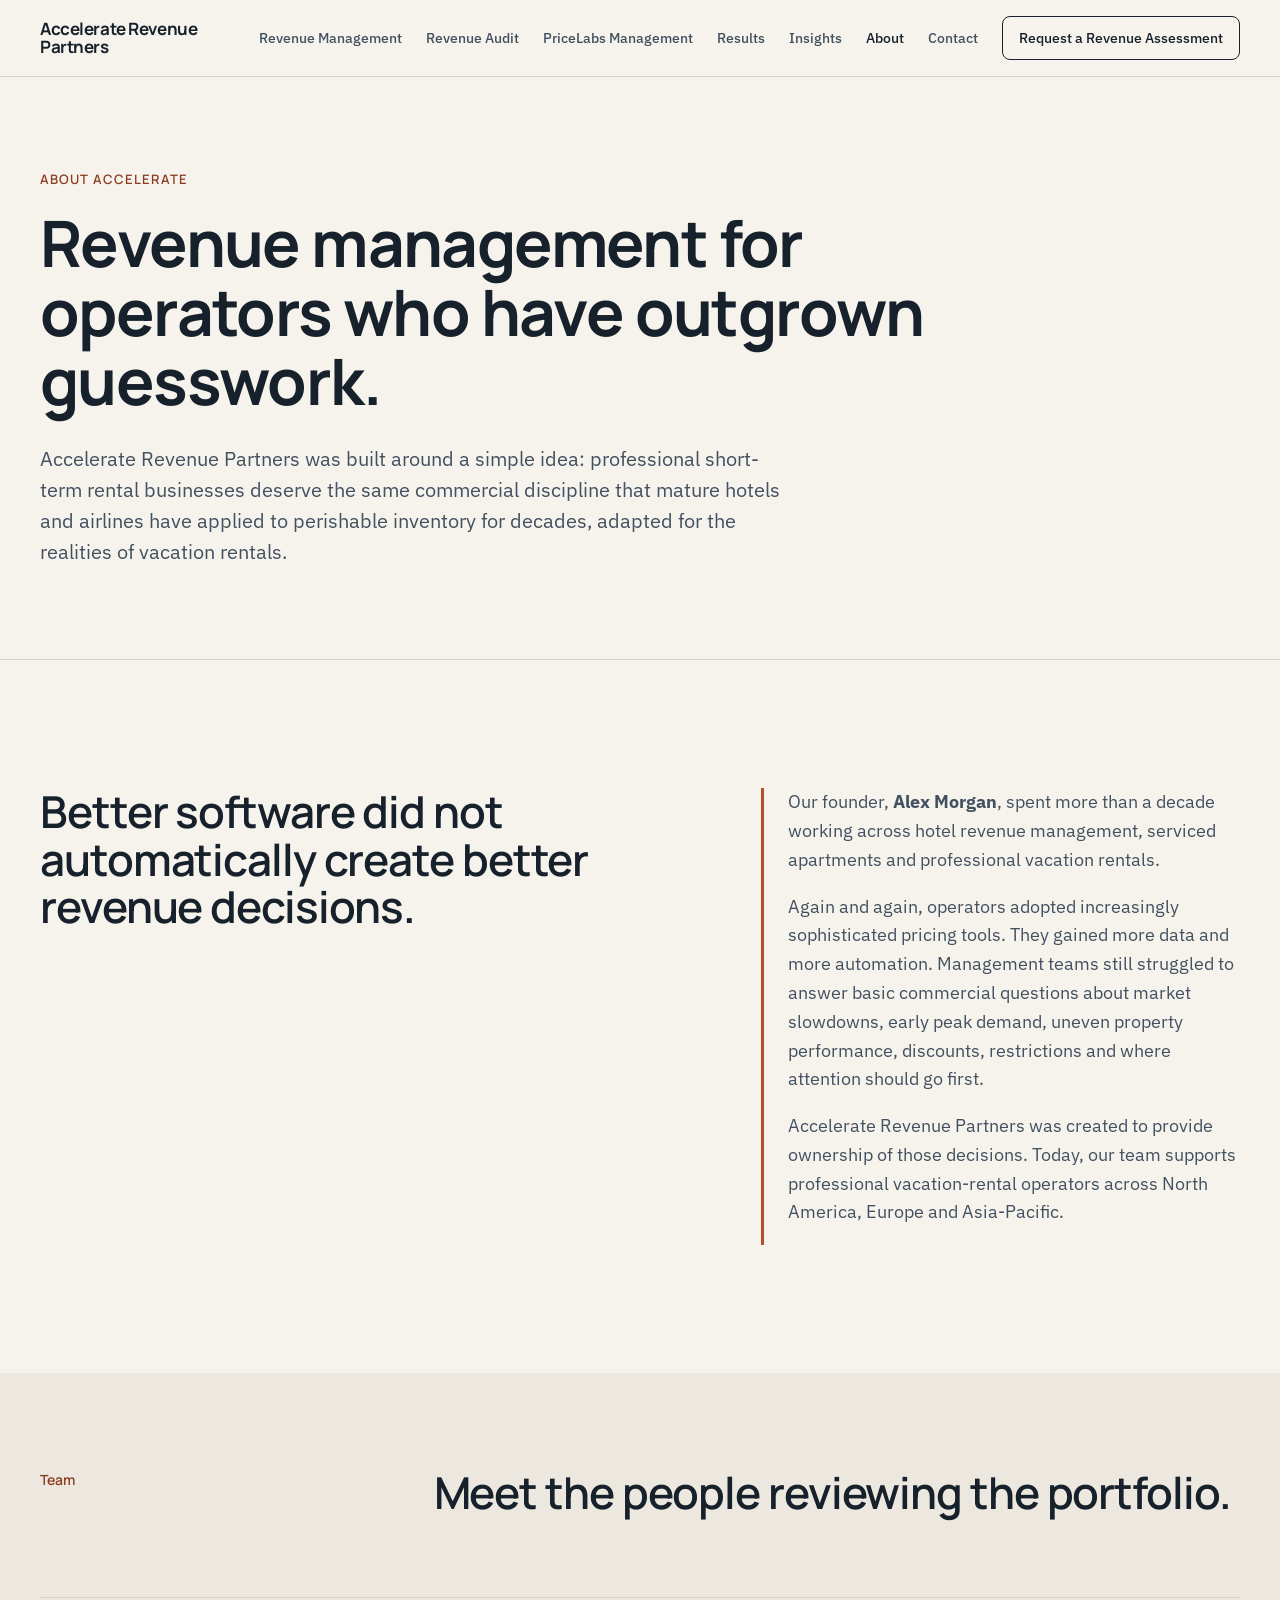
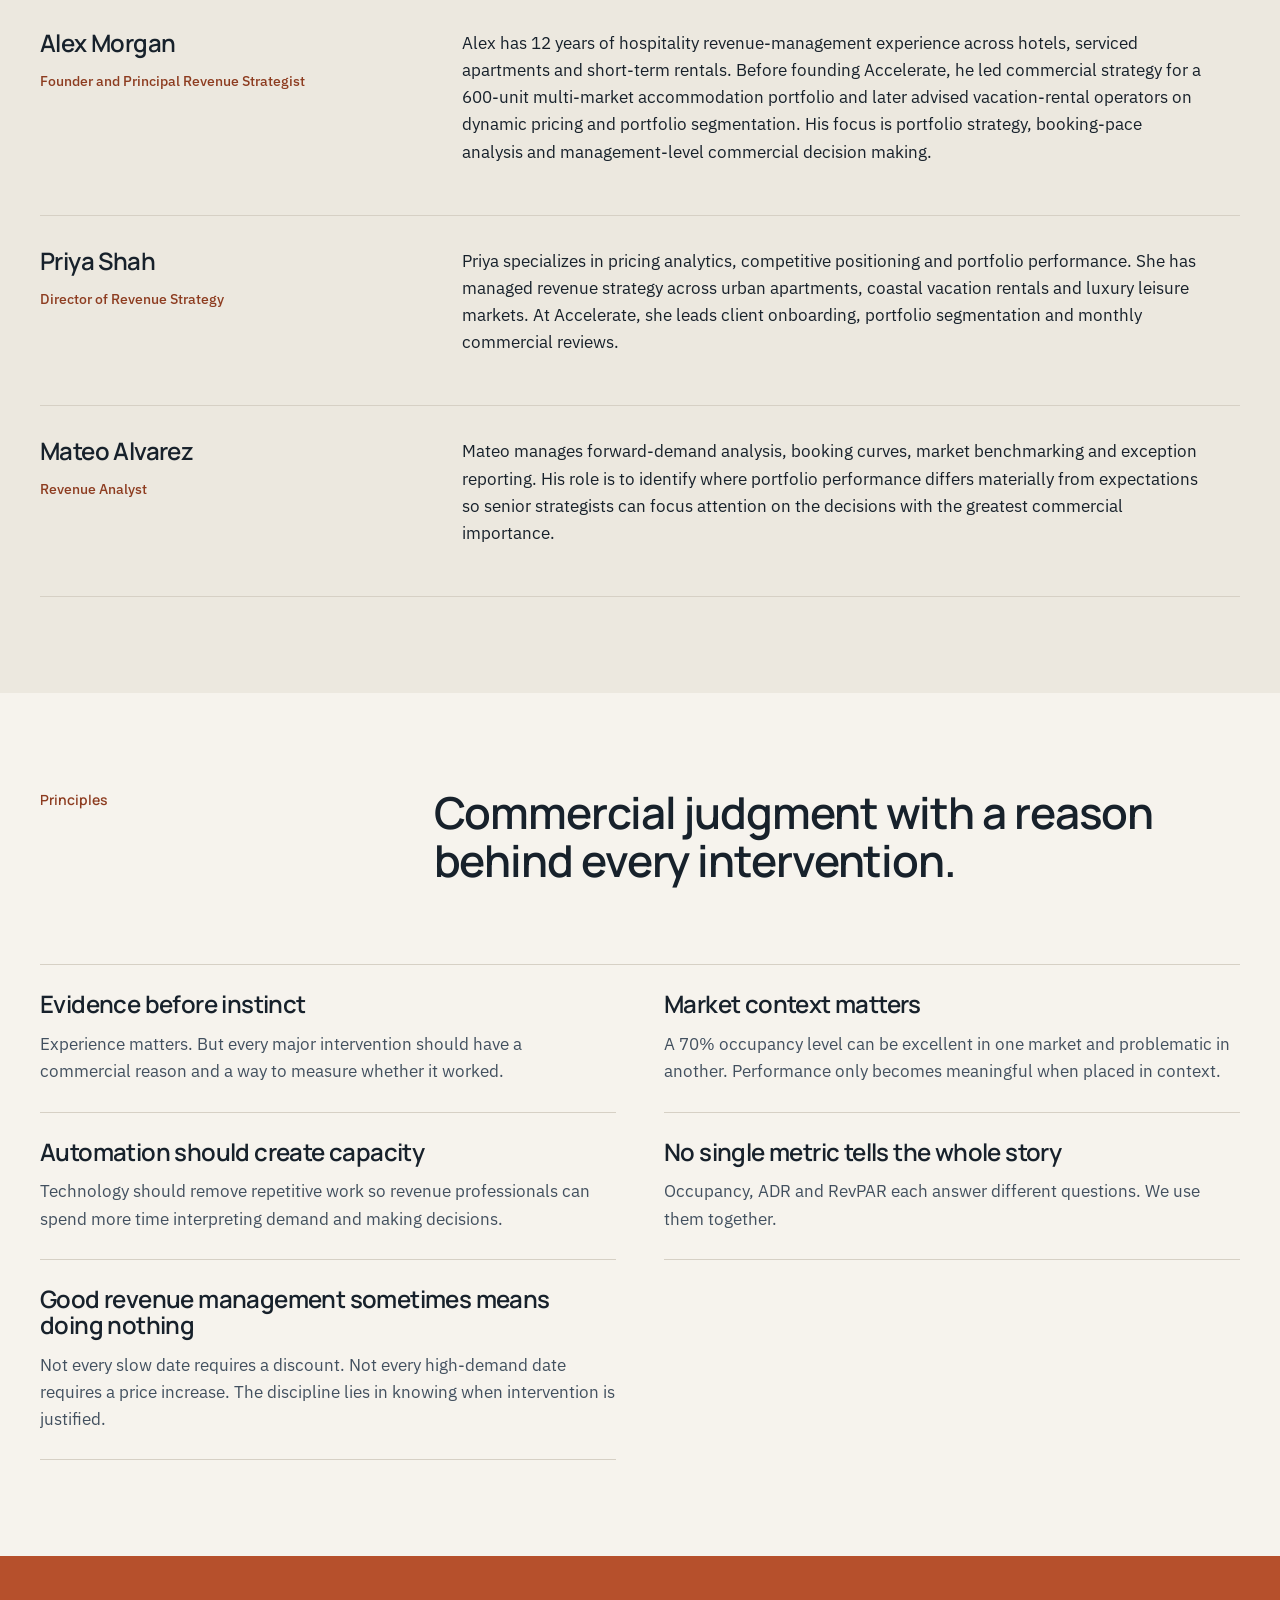
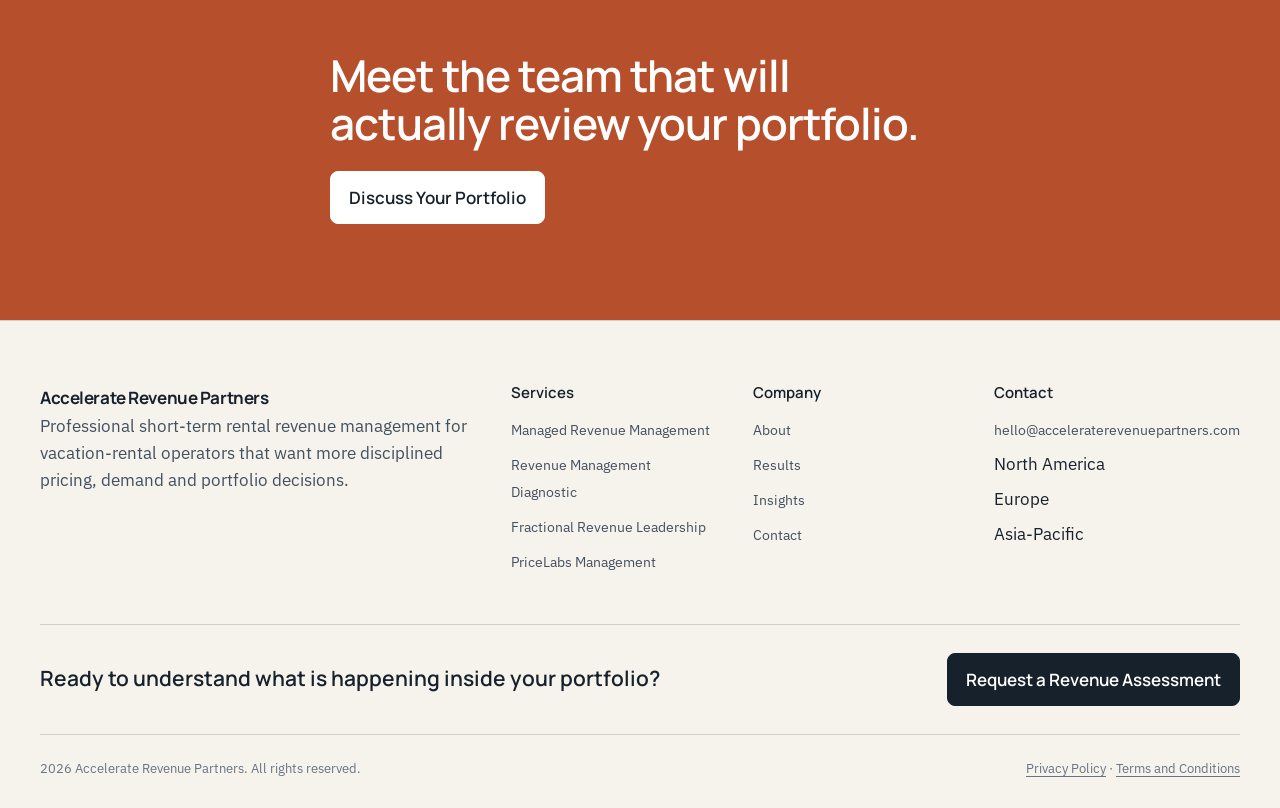
==== about/index.html @ 7a418a5c "Add files via upload" ====
<!doctype html>
<html lang="en">
<head>
  <meta charset="utf-8">
    <link rel="icon" href="../assets/favicon.svg" type="image/svg+xml">
<meta name="viewport" content="width=device-width, initial-scale=1">
  <link rel="preconnect" href="https://fonts.googleapis.com">
  <link rel="preconnect" href="https://fonts.gstatic.com" crossorigin>
  <link href="https://fonts.googleapis.com/css2?family=IBM+Plex+Sans:ital,wght@0,400;0,500;0,600;1,400&family=Manrope:wght@600;700&display=swap" rel="stylesheet">
  <title>About Accelerate Revenue Partners | STR Revenue Management</title>
  <meta name="description" content="About Accelerate Revenue Partners and the team behind its short-term rental revenue management work.">
  <meta name="theme-color" content="#f6f3ed">
  <link rel="stylesheet" href="../assets/css/styles.css">
</head>
<body>
<a class="skip-link" href="#main">Skip to main content</a>
<header class="site-header">
  <div class="container nav-shell">
    <a class="brand" href="../index.html" aria-label="Accelerate Revenue Partners home">Accelerate Revenue Partners</a>
    <button class="menu-button" type="button" data-menu-button aria-controls="main-nav" aria-expanded="false">Menu</button>
    <nav class="site-nav" id="main-nav" data-nav data-open="false" aria-label="Main navigation">
      <a href="../revenue-management-services/index.html">Revenue Management</a><a href="../revenue-management-audit/index.html">Revenue Audit</a><a href="../pricelabs-management/index.html">PriceLabs Management</a><a href="../case-studies/index.html">Results</a><a href="../insights/index.html">Insights</a><a href="../about/index.html" aria-current="page">About</a><a href="../contact/index.html">Contact</a>
      <a class="nav-cta" href="../contact/index.html">Request a Revenue Assessment</a>
    </nav>
  </div>
</header>
<main id="main">
<section class="page-hero"><div class="container"><p class="kicker">About Accelerate</p><h1>Revenue management for operators who have outgrown guesswork.</h1><p class="lead">Accelerate Revenue Partners was built around a simple idea: professional short-term rental businesses deserve the same commercial discipline that mature hotels and airlines have applied to perishable inventory for decades, adapted for the realities of vacation rentals.</p></div></section>
<section class="section-quiet"><div class="container thesis"><div><h2>Better software did not automatically create better revenue decisions.</h2></div><div class="thesis-aside"><p>Our founder, <strong>Alex Morgan</strong>, spent more than a decade working across hotel revenue management, serviced apartments and professional vacation rentals.</p><p>Again and again, operators adopted increasingly sophisticated pricing tools. They gained more data and more automation. Management teams still struggled to answer basic commercial questions about market slowdowns, early peak demand, uneven property performance, discounts, restrictions and where attention should go first.</p><p>Accelerate Revenue Partners was created to provide ownership of those decisions. Today, our team supports professional vacation-rental operators across North America, Europe and Asia-Pacific.</p></div></div></section>
<section class="section section-tint"><div class="container"><div class="section-head"><div class="section-index">Team</div><div><h2>Meet the people reviewing the portfolio.</h2></div></div><div class="people"><article class="person"><div><h3>Alex Morgan</h3><div class="person-role">Founder and Principal Revenue Strategist</div></div><p>Alex has 12 years of hospitality revenue-management experience across hotels, serviced apartments and short-term rentals. Before founding Accelerate, he led commercial strategy for a 600-unit multi-market accommodation portfolio and later advised vacation-rental operators on dynamic pricing and portfolio segmentation. His focus is portfolio strategy, booking-pace analysis and management-level commercial decision making.</p></article><article class="person"><div><h3>Priya Shah</h3><div class="person-role">Director of Revenue Strategy</div></div><p>Priya specializes in pricing analytics, competitive positioning and portfolio performance. She has managed revenue strategy across urban apartments, coastal vacation rentals and luxury leisure markets. At Accelerate, she leads client onboarding, portfolio segmentation and monthly commercial reviews.</p></article><article class="person"><div><h3>Mateo Alvarez</h3><div class="person-role">Revenue Analyst</div></div><p>Mateo manages forward-demand analysis, booking curves, market benchmarking and exception reporting. His role is to identify where portfolio performance differs materially from expectations so senior strategists can focus attention on the decisions with the greatest commercial importance.</p></article></div></div></section>
<section class="section"><div class="container"><div class="section-head"><div class="section-index">Principles</div><div><h2>Commercial judgment with a reason behind every intervention.</h2></div></div><div class="principles"><article class="principle"><h3>Evidence before instinct</h3><p>Experience matters. But every major intervention should have a commercial reason and a way to measure whether it worked.</p></article><article class="principle"><h3>Market context matters</h3><p>A 70% occupancy level can be excellent in one market and problematic in another. Performance only becomes meaningful when placed in context.</p></article><article class="principle"><h3>Automation should create capacity</h3><p>Technology should remove repetitive work so revenue professionals can spend more time interpreting demand and making decisions.</p></article><article class="principle"><h3>No single metric tells the whole story</h3><p>Occupancy, ADR and RevPAR each answer different questions. We use them together.</p></article><article class="principle"><h3>Good revenue management sometimes means doing nothing</h3><p>Not every slow date requires a discount. Not every high-demand date requires a price increase. The discipline lies in knowing when intervention is justified.</p></article></div></div></section>
<section class="final-cta"><div class="container narrow"><h2>Meet the team that will actually review your portfolio.</h2><a class="button button-primary" href="../contact/index.html">Discuss Your Portfolio</a></div></section></main>
<footer class="site-footer">
  <div class="container">
    <div class="footer-grid">
      <div class="footer-brand">
        <a class="brand" href="../index.html">Accelerate Revenue Partners</a>
        <p>Professional short-term rental revenue management for vacation-rental operators that want more disciplined pricing, demand and portfolio decisions.</p>
      </div>
      <div class="footer-col">
        <h3>Services</h3>
        <ul class="footer-links">
          <li><a href="../revenue-management-services/index.html">Managed Revenue Management</a></li>
          <li><a href="../revenue-management-audit/index.html">Revenue Management Diagnostic</a></li>
          <li><a href="../revenue-management-services/index.html#fractional">Fractional Revenue Leadership</a></li>
          <li><a href="../pricelabs-management/index.html">PriceLabs Management</a></li>
        </ul>
      </div>
      <div class="footer-col">
        <h3>Company</h3>
        <ul class="footer-links">
          <li><a href="../about/index.html">About</a></li>
          <li><a href="../case-studies/index.html">Results</a></li>
          <li><a href="../insights/index.html">Insights</a></li>
          <li><a href="../contact/index.html">Contact</a></li>
        </ul>
      </div>
      <div class="footer-col">
        <h3>Contact</h3>
        <ul class="footer-links">
          <li><a href="mailto:hello@acceleraterevenuepartners.com">hello@acceleraterevenuepartners.com</a></li>
          <li>North America</li>
          <li>Europe</li>
          <li>Asia-Pacific</li>
        </ul>
      </div>
    </div>
    <div class="footer-cta">
      <strong>Ready to understand what is happening inside your portfolio?</strong>
      <a class="button button-primary" href="../contact/index.html">Request a Revenue Assessment</a>
    </div>
    <div class="footer-bottom">
      <span>2026 Accelerate Revenue Partners. All rights reserved.</span>
      <span><a href="#">Privacy Policy</a> · <a href="#">Terms and Conditions</a></span>
    </div>
  </div>
</footer>
<script src="../assets/js/main.js"></script>
</body>
</html>
---- assets/css/styles.css ----
:root {
  --ink: #17212b;
  --ink-soft: #42505f;
  --muted: #667483;
  --paper: #f6f3ed;
  --surface: #fffdf9;
  --surface-2: #ece8df;
  --line: #d6d0c5;
  --accent: #b6502c;
  --accent-dark: #8d3c20;
  --success: #2f684f;
  --danger: #a33a34;
  --radius-sm: 8px;
  --radius-lg: 16px;
  --space-1: 4px;
  --space-2: 8px;
  --space-3: 12px;
  --space-4: 16px;
  --space-5: 24px;
  --space-6: 32px;
  --space-7: 48px;
  --space-8: 64px;
  --space-9: 96px;
  --space-10: 128px;
  --max: 1200px;
  --measure: 700px;
  --font-marketing: "Manrope", "Helvetica Neue", Arial, sans-serif;
  --font-body: "IBM Plex Sans", "Segoe UI", Arial, sans-serif;
}

* { box-sizing: border-box; }
html { scroll-behavior: smooth; }
body {
  margin: 0;
  background: var(--paper);
  color: var(--ink);
  font-family: var(--font-body);
  font-size: 17px;
  font-weight: 400;
  line-height: 1.6;
  text-rendering: optimizeLegibility;
  -webkit-font-smoothing: antialiased;
}
img, svg { max-width: 100%; display: block; }
a { color: inherit; text-decoration-thickness: 1px; text-underline-offset: 3px; }
a:hover { color: var(--accent-dark); }
button, input, select, textarea { font-family: var(--font-body); font-size: inherit; }
button, a, input, select, textarea { outline-offset: 3px; }
:focus-visible { outline: 3px solid rgba(182,80,44,.45); }
.skip-link {
  position: fixed;
  left: 16px;
  top: 16px;
  z-index: 1000;
  transform: translateY(-150%);
  background: var(--ink);
  color: white;
  padding: 10px 14px;
  border-radius: var(--radius-sm);
}
.skip-link:focus { transform: translateY(0); }

.container { width: min(calc(100% - 40px), var(--max)); margin: 0 auto; }
.measure { max-width: var(--measure); }
.narrow { max-width: 620px; }
.flow > * + * { margin-top: var(--space-5); }
.rule-top { border-top: 1px solid var(--line); }
.muted { color: var(--muted); }
.small { font-size: 14px; }
.kicker {
  display: inline-block;
  margin: 0 0 18px;
  color: var(--accent-dark);
  font-family: var(--font-marketing);
  font-size: 13px;
  font-weight: 600;
  letter-spacing: .08em;
  text-transform: uppercase;
}

h1, h2, h3, h4, p { margin-top: 0; }
h1, h2, h3, h4 {
  color: var(--ink);
  font-family: var(--font-marketing);
  font-weight: 600;
  letter-spacing: -.025em;
  line-height: 1.08;
}
h1 { font-size: clamp(48px, 5vw, 64px); font-weight: 700; max-width: 880px; margin-bottom: 28px; }
h2 { font-size: clamp(34px, 3.5vw, 44px); font-weight: 600; margin-bottom: 24px; }
h3 { font-size: clamp(20px, 2vw, 24px); font-weight: 600; margin-bottom: 14px; }
h4 { font-size: 20px; font-weight: 600; margin-bottom: 8px; letter-spacing: -.01em; }
p { max-width: 74ch; }
.lead { font-size: clamp(18px, 1.6vw, 20px); line-height: 1.55; color: var(--ink-soft); max-width: 66ch; }
.copy-lg { font-size: 18px; color: var(--ink-soft); }

.site-header {
  position: relative;
  z-index: 40;
  border-bottom: 1px solid var(--line);
  background: rgba(246,243,237,.97);
}
.nav-shell {
  min-height: 76px;
  display: flex;
  align-items: center;
  justify-content: space-between;
  gap: 24px;
}
.brand {
  font-family: var(--font-marketing);
  font-weight: 700;
  letter-spacing: -.025em;
  text-decoration: none;
  line-height: 1.05;
  max-width: 210px;
}
.site-nav { display: flex; align-items: center; gap: 24px; }
.site-nav a { text-decoration: none; font-family: var(--font-body); font-size: 14px; font-weight: 500; color: var(--ink-soft); white-space: nowrap; }
.site-nav a:hover, .site-nav a[aria-current="page"] { color: var(--ink); }
.nav-cta {
  min-height: 44px;
  display: inline-flex;
  align-items: center;
  justify-content: center;
  padding: 10px 16px;
  border: 1px solid var(--ink);
  border-radius: var(--radius-sm);
  font-family: var(--font-marketing);
  font-weight: 600;
  color: var(--ink) !important;
}
.nav-cta:hover { background: var(--ink); color: white !important; }
.menu-button {
  display: none;
  min-width: 44px;
  min-height: 44px;
  border: 1px solid var(--line);
  border-radius: var(--radius-sm);
  background: transparent;
  color: var(--ink);
  cursor: pointer;
}

.hero { padding: var(--space-9) 0 var(--space-8); }
.hero-grid {
  display: grid;
  grid-template-columns: minmax(0, 1.35fr) minmax(320px, .65fr);
  gap: clamp(48px, 8vw, 120px);
  align-items: end;
}
.hero-copy .lead { margin-bottom: 32px; }
.actions { display: flex; flex-wrap: wrap; gap: 12px; align-items: center; }
.button {
  min-height: 48px;
  display: inline-flex;
  align-items: center;
  justify-content: center;
  padding: 12px 18px;
  border: 1px solid var(--ink);
  border-radius: var(--radius-sm);
  background: transparent;
  color: var(--ink);
  text-decoration: none;
  font-family: var(--font-marketing);
  font-weight: 600;
  cursor: pointer;
}
.button-primary { background: var(--ink); color: white; }
.button-primary:hover { background: var(--accent-dark); border-color: var(--accent-dark); color: white; }
.button-secondary:hover { border-color: var(--accent-dark); color: var(--accent-dark); }
.button-text { border-color: transparent; padding-left: 4px; padding-right: 4px; }
.button-text:hover { color: var(--accent-dark); }
.microcopy { margin: 16px 0 0; font-size: 14px; color: var(--muted); }

.decision-figure {
  border-top: 2px solid var(--ink);
  border-bottom: 1px solid var(--line);
  padding: 20px 0 22px;
}
.figure-label { font-size: 13px; color: var(--muted); margin-bottom: 20px; }
.signal-row {
  display: grid;
  grid-template-columns: 86px 1fr;
  gap: 18px;
  align-items: center;
  padding: 14px 0;
  border-top: 1px solid var(--line);
}
.signal-row:last-child { border-bottom: 1px solid var(--line); }
.signal-name { font-size: 14px; font-weight: 700; }
.signal-line { position: relative; height: 16px; border-left: 1px solid var(--line); border-right: 1px solid var(--line); }
.signal-line:before {
  content: "";
  position: absolute;
  left: 0;
  right: 0;
  top: 7px;
  border-top: 1px solid var(--line);
}
.signal-mark { position: absolute; top: 2px; width: 10px; height: 10px; background: var(--accent); border-radius: 50%; transform: translateX(-50%); }
.figure-note { margin: 18px 0 0; color: var(--ink-soft); font-size: 15px; }

.trust-strip { border-top: 1px solid var(--line); border-bottom: 1px solid var(--line); }
.trust-grid { display: grid; grid-template-columns: repeat(4, 1fr); }
.metric { padding: 28px 28px 28px 0; }
.metric + .metric { border-left: 1px solid var(--line); padding-left: 28px; }
.metric strong { display: block; font-family: var(--font-marketing); font-size: 32px; font-weight: 700; letter-spacing: -.03em; line-height: 1.1; margin-bottom: 6px; }
.metric span { display: block; color: var(--muted); font-size: 14px; line-height: 1.45; }

.section { padding: var(--space-9) 0; }
.section-quiet { padding: var(--space-10) 0; }
.section-dark { background: var(--ink); color: #f7f3eb; }
.section-dark h2, .section-dark h3, .section-dark h4 { color: #fffaf1; }
.section-dark p, .section-dark li { color: #d8dde1; }
.section-tint { background: var(--surface-2); }
.section-head {
  display: grid;
  grid-template-columns: minmax(220px, .6fr) minmax(0, 1.4fr);
  gap: 48px;
  align-items: start;
  margin-bottom: 56px;
}
.section-index { font-family: var(--font-marketing); font-size: 14px; color: var(--accent-dark); font-weight: 600; }
.question-list { list-style: none; padding: 0; margin: 40px 0 0; border-top: 1px solid var(--line); }
.question-list li { padding: 18px 0; border-bottom: 1px solid var(--line); font-size: clamp(18px, 2vw, 23px); line-height: 1.4; }

.feature-lines { border-top: 1px solid var(--line); }
.feature-line {
  display: grid;
  grid-template-columns: minmax(180px, .55fr) minmax(0, 1.45fr);
  gap: 32px;
  padding: 28px 0;
  border-bottom: 1px solid var(--line);
}
.feature-line h3 { margin: 0; font-size: 22px; }
.feature-line p { margin: 0; color: var(--ink-soft); }

.thesis {
  display: grid;
  grid-template-columns: minmax(0, 1.15fr) minmax(260px, .85fr);
  gap: 72px;
  align-items: start;
}
.thesis-aside { border-left: 3px solid var(--accent); padding-left: 24px; }
.thesis-aside p { font-size: 18px; color: var(--ink-soft); }

.balance-grid { display: grid; grid-template-columns: 1fr 1fr; gap: 72px; align-items: start; }
.data-list { list-style: none; padding: 0; margin: 0; columns: 2; column-gap: 32px; }
.data-list li { break-inside: avoid; border-bottom: 1px solid rgba(255,255,255,.16); padding: 10px 0; font-size: 15px; }
.big-question { margin-top: 44px; padding-top: 32px; border-top: 1px solid rgba(255,255,255,.16); }
.big-question p { margin-bottom: 8px; }
.big-question strong { display: block; font-family: var(--font-marketing); font-size: clamp(28px, 3vw, 38px); font-weight: 600; line-height: 1.15; color: #fff; max-width: 20ch; }

.steps { counter-reset: step; border-top: 1px solid var(--line); }
.step {
  counter-increment: step;
  display: grid;
  grid-template-columns: 72px minmax(180px, .55fr) minmax(0, 1.45fr);
  gap: 24px;
  padding: 28px 0;
  border-bottom: 1px solid var(--line);
}
.step:before { content: counter(step, decimal-leading-zero); color: var(--accent-dark); font-weight: 700; }
.step h3 { margin: 0; font-size: 22px; }
.step p { margin: 0; color: var(--ink-soft); }

.capability-grid { display: grid; grid-template-columns: repeat(12, 1fr); gap: 24px; }
.capability { border-top: 2px solid var(--ink); padding-top: 18px; }
.capability:nth-child(1), .capability:nth-child(4) { grid-column: span 7; }
.capability:nth-child(2), .capability:nth-child(3), .capability:nth-child(5), .capability:nth-child(6) { grid-column: span 5; }
.capability p { color: var(--ink-soft); }
.clean-list { margin: 16px 0 0; padding-left: 20px; color: var(--ink-soft); }
.clean-list li + li { margin-top: 6px; }

.outcomes { display: grid; grid-template-columns: 1fr 1fr; gap: 0 48px; border-top: 1px solid var(--line); }
.outcome { padding: 28px 0; border-bottom: 1px solid var(--line); }
.outcome p { margin-bottom: 0; color: var(--ink-soft); }

.case-feature { display: grid; grid-template-columns: minmax(260px, .75fr) minmax(0, 1.25fr); gap: 72px; }
.case-meta { border-top: 2px solid var(--ink); padding-top: 16px; }
.case-meta dl { margin: 0; }
.case-meta div { display: grid; grid-template-columns: 90px 1fr; gap: 12px; padding: 8px 0; border-bottom: 1px solid var(--line); }
.case-meta dt { color: var(--muted); font-size: 14px; }
.case-meta dd { margin: 0; font-weight: 500; }
.result-row { display: grid; grid-template-columns: repeat(3, 1fr); gap: 16px; margin: 32px 0; }
.result { border-top: 2px solid var(--accent); padding-top: 12px; }
.result strong { display: block; font-family: var(--font-marketing); font-size: 32px; font-weight: 700; line-height: 1.05; }
.result span { font-size: 14px; color: var(--muted); }

.compare-table { width: 100%; border-collapse: collapse; border-top: 2px solid var(--ink); }
.compare-table th, .compare-table td { text-align: left; vertical-align: top; padding: 20px 16px; border-bottom: 1px solid var(--line); }
.compare-table th { width: 30%; font-family: var(--font-body); font-size: 16px; font-weight: 600; }
.compare-table td { color: var(--ink-soft); }

.quote-block { max-width: 860px; }
.quote-block blockquote { margin: 0; font-family: var(--font-marketing); font-size: clamp(26px, 3vw, 38px); font-weight: 600; line-height: 1.3; letter-spacing: -.02em; }
.quote-block footer { margin-top: 24px; color: var(--muted); }
.quote-block footer strong { color: var(--ink); }

.fit-grid { display: grid; grid-template-columns: 1fr 1fr; gap: 72px; }
.fit-list { list-style: none; padding: 0; margin: 0; border-top: 1px solid var(--line); }
.fit-list li { padding: 13px 0; border-bottom: 1px solid var(--line); }
.fit-list.good li:before, .fit-list.bad li:before { display: inline-block; width: 20px; margin-right: 8px; font-weight: 700; }
.fit-list.good li:before { content: "+"; color: var(--success); }
.fit-list.bad li:before { content: "−"; color: var(--danger); }

.faq { border-top: 1px solid var(--line); }
.faq-item { padding: 26px 0; border-bottom: 1px solid var(--line); }
.faq-item h3 { font-size: 21px; margin-bottom: 10px; }
.faq-item p { margin-bottom: 0; color: var(--ink-soft); }

.final-cta { padding: var(--space-9) 0; background: var(--accent); color: white; }
.final-cta h2, .final-cta p { color: white; }
.final-cta .button-primary { background: white; border-color: white; color: var(--ink); }
.final-cta .button-primary:hover { background: var(--ink); border-color: var(--ink); color: white; }
.final-cta .microcopy { color: rgba(255,255,255,.82); }

.page-hero { padding: 88px 0 72px; border-bottom: 1px solid var(--line); }
.page-hero h1 { max-width: 980px; }
.page-hero .lead { max-width: 760px; }
.page-hero .actions { margin-top: 28px; }

.service-blocks { border-top: 1px solid var(--line); }
.service-block { display: grid; grid-template-columns: .65fr 1.35fr; gap: 48px; padding: 32px 0; border-bottom: 1px solid var(--line); }
.service-block p, .service-block li { color: var(--ink-soft); }
.service-block h2, .service-block h3 { margin-bottom: 12px; }

.week-grid { display: grid; grid-template-columns: repeat(5, 1fr); border-top: 1px solid var(--line); border-left: 1px solid var(--line); }
.day { padding: 22px 18px; border-right: 1px solid var(--line); border-bottom: 1px solid var(--line); }
.day span { display: block; font-size: 13px; color: var(--accent-dark); font-weight: 500; margin-bottom: 10px; }
.day h3 { font-size: 20px; margin-bottom: 10px; }
.day p { font-size: 14px; color: var(--ink-soft); margin: 0; }

.pricing-row { display: grid; grid-template-columns: 1fr 1fr; gap: 24px; }
.price-panel { border-top: 2px solid var(--ink); padding-top: 20px; }
.price { font-family: var(--font-marketing); font-size: 30px; font-weight: 700; margin: 24px 0 6px; }
.price-note { color: var(--muted); font-size: 14px; }

.audit-pricing { border-top: 1px solid var(--line); }
.audit-tier { display: grid; grid-template-columns: 1fr 1fr; padding: 18px 0; border-bottom: 1px solid var(--line); }
.audit-tier strong:last-child { text-align: right; }

.case-study { display: grid; grid-template-columns: .48fr 1.52fr; gap: 64px; padding: 56px 0; border-top: 1px solid var(--line); }
.case-number { font-size: 14px; color: var(--accent-dark); font-weight: 500; }
.strategy-list { padding-left: 20px; }
.strategy-list li + li { margin-top: 6px; }

.people { border-top: 1px solid var(--line); }
.person { display: grid; grid-template-columns: .65fr 1.35fr; gap: 48px; padding: 32px 0; border-bottom: 1px solid var(--line); }
.person-role { color: var(--accent-dark); font-weight: 500; font-size: 14px; margin-bottom: 8px; }

.principles { display: grid; grid-template-columns: repeat(2, 1fr); gap: 0 48px; border-top: 1px solid var(--line); }
.principle { padding: 26px 0; border-bottom: 1px solid var(--line); }
.principle p { margin-bottom: 0; color: var(--ink-soft); }

.article-feature { display: grid; grid-template-columns: .45fr 1.55fr; gap: 64px; padding: 48px 0; border-top: 2px solid var(--ink); border-bottom: 1px solid var(--line); }
.article-list { border-top: 1px solid var(--line); }
.article-row { display: grid; grid-template-columns: .3fr 1.1fr .6fr; gap: 32px; align-items: start; padding: 28px 0; border-bottom: 1px solid var(--line); }
.article-row .meta { color: var(--muted); font-size: 14px; }
.article-row h3 { margin: 0; font-size: 22px; }
.article-row p { margin: 0; color: var(--ink-soft); }

.contact-grid { display: grid; grid-template-columns: 1.15fr .85fr; gap: 72px; align-items: start; }
.form-grid { display: grid; grid-template-columns: 1fr 1fr; gap: 20px; }
.field { display: flex; flex-direction: column; gap: 7px; }
.field.full { grid-column: 1 / -1; }
label { font-family: var(--font-body); font-size: 14px; font-weight: 500; }
input, select, textarea {
  width: 100%;
  min-height: 48px;
  padding: 11px 12px;
  border: 1px solid #bdb6aa;
  border-radius: var(--radius-sm);
  background: var(--surface);
  color: var(--ink);
}
textarea { min-height: 140px; resize: vertical; }
input:focus, select:focus, textarea:focus { border-color: var(--accent-dark); outline: 3px solid rgba(182,80,44,.18); }
.field-error { min-height: 18px; margin: 0; color: var(--danger); font-size: 13px; }
.form-status { margin-top: 14px; font-size: 14px; }
.next-steps { border-top: 2px solid var(--ink); }
.next-step { padding: 22px 0; border-bottom: 1px solid var(--line); }
.next-step strong { display: block; margin-bottom: 6px; }
.next-step p { margin: 0; color: var(--ink-soft); }

.site-footer { border-top: 1px solid var(--line); padding: 64px 0 28px; }
.footer-grid { display: grid; grid-template-columns: 1.5fr repeat(3, .7fr); gap: 40px; }
.footer-brand p { color: var(--ink-soft); max-width: 44ch; }
.footer-col h3 { font-size: 15px; letter-spacing: 0; margin-bottom: 14px; }
.footer-links { list-style: none; padding: 0; margin: 0; }
.footer-links li + li { margin-top: 8px; }
.footer-links a { font-size: 14px; color: var(--ink-soft); text-decoration: none; }
.footer-links a:hover { color: var(--accent-dark); }
.footer-cta { margin-top: 48px; padding: 28px 0; border-top: 1px solid var(--line); border-bottom: 1px solid var(--line); display: flex; justify-content: space-between; gap: 24px; align-items: center; }
.footer-cta strong { font-family: var(--font-marketing); font-size: 21px; font-weight: 600; max-width: 620px; }
.footer-bottom { display: flex; justify-content: space-between; gap: 24px; padding-top: 24px; color: var(--muted); font-size: 13px; }
.footer-bottom a { color: var(--muted); }

@media (max-width: 1050px) {
  .site-nav { gap: 14px; }
  .site-nav a { font-size: 13px; }
  .hero-grid { grid-template-columns: 1fr; }
  .decision-figure { max-width: 640px; }
  .week-grid { grid-template-columns: repeat(2, 1fr); }
  .day:last-child { grid-column: 1 / -1; }
}

@media (max-width: 860px) {
  .menu-button { display: inline-flex; align-items: center; justify-content: center; }
  .site-nav {
    display: none;
    position: absolute;
    left: 0;
    right: 0;
    top: 76px;
    background: var(--paper);
    border-bottom: 1px solid var(--line);
    padding: 18px 20px 24px;
    flex-direction: column;
    align-items: stretch;
    gap: 0;
  }
  .site-nav[data-open="true"] { display: flex; }
  .site-nav a { min-height: 44px; display: flex; align-items: center; font-size: 16px; border-bottom: 1px solid var(--line); }
  .site-nav .nav-cta { margin-top: 16px; border-bottom: 1px solid var(--ink); }
  .section-head, .thesis, .balance-grid, .case-feature, .fit-grid, .contact-grid, .service-block, .person, .article-feature { grid-template-columns: 1fr; gap: 28px; }
  .trust-grid { grid-template-columns: repeat(2, 1fr); }
  .metric:nth-child(3) { border-left: 0; }
  .metric:nth-child(n+3) { border-top: 1px solid var(--line); }
  .step { grid-template-columns: 48px 1fr; }
  .step p { grid-column: 2; }
  .capability:nth-child(n) { grid-column: span 12; }
  .pricing-row, .principles { grid-template-columns: 1fr; }
  .case-study { grid-template-columns: 1fr; gap: 20px; }
  .footer-grid { grid-template-columns: 1.2fr 1fr 1fr; }
  .footer-brand { grid-column: 1 / -1; }
  .article-row { grid-template-columns: .3fr 1.7fr; }
  .article-row p { grid-column: 2; }
}

@media (max-width: 640px) {
  .container { width: min(calc(100% - 28px), var(--max)); }
  .hero, .page-hero { padding: 56px 0 48px; }
  .section, .section-quiet { padding: 64px 0; }
  body { font-size: 16px; }
  h1 { font-size: clamp(40px, 11vw, 52px); }
  h2 { font-size: clamp(30px, 8vw, 38px); }
  h3 { font-size: clamp(20px, 6vw, 23px); }
  .lead { font-size: 18px; }
  .trust-grid { grid-template-columns: 1fr; }
  .metric, .metric + .metric { padding: 20px 0; border-left: 0; border-top: 1px solid var(--line); }
  .metric:first-child { border-top: 0; }
  .feature-line { grid-template-columns: 1fr; gap: 10px; }
  .data-list { columns: 1; }
  .outcomes, .result-row, .form-grid { grid-template-columns: 1fr; }
  .result-row { gap: 20px; }
  .week-grid { grid-template-columns: 1fr; }
  .day:last-child { grid-column: auto; }
  .article-row { grid-template-columns: 1fr; gap: 10px; }
  .article-row p { grid-column: auto; }
  .footer-grid { grid-template-columns: 1fr 1fr; }
  .footer-brand { grid-column: 1 / -1; }
  .footer-cta { align-items: flex-start; flex-direction: column; }
  .footer-bottom { flex-direction: column; }
  .actions { align-items: stretch; }
  .actions .button { width: 100%; }
}

@media (prefers-reduced-motion: reduce) {
  html { scroll-behavior: auto; }
  *, *:before, *:after { animation-duration: .01ms !important; animation-iteration-count: 1 !important; transition-duration: .01ms !important; }
}
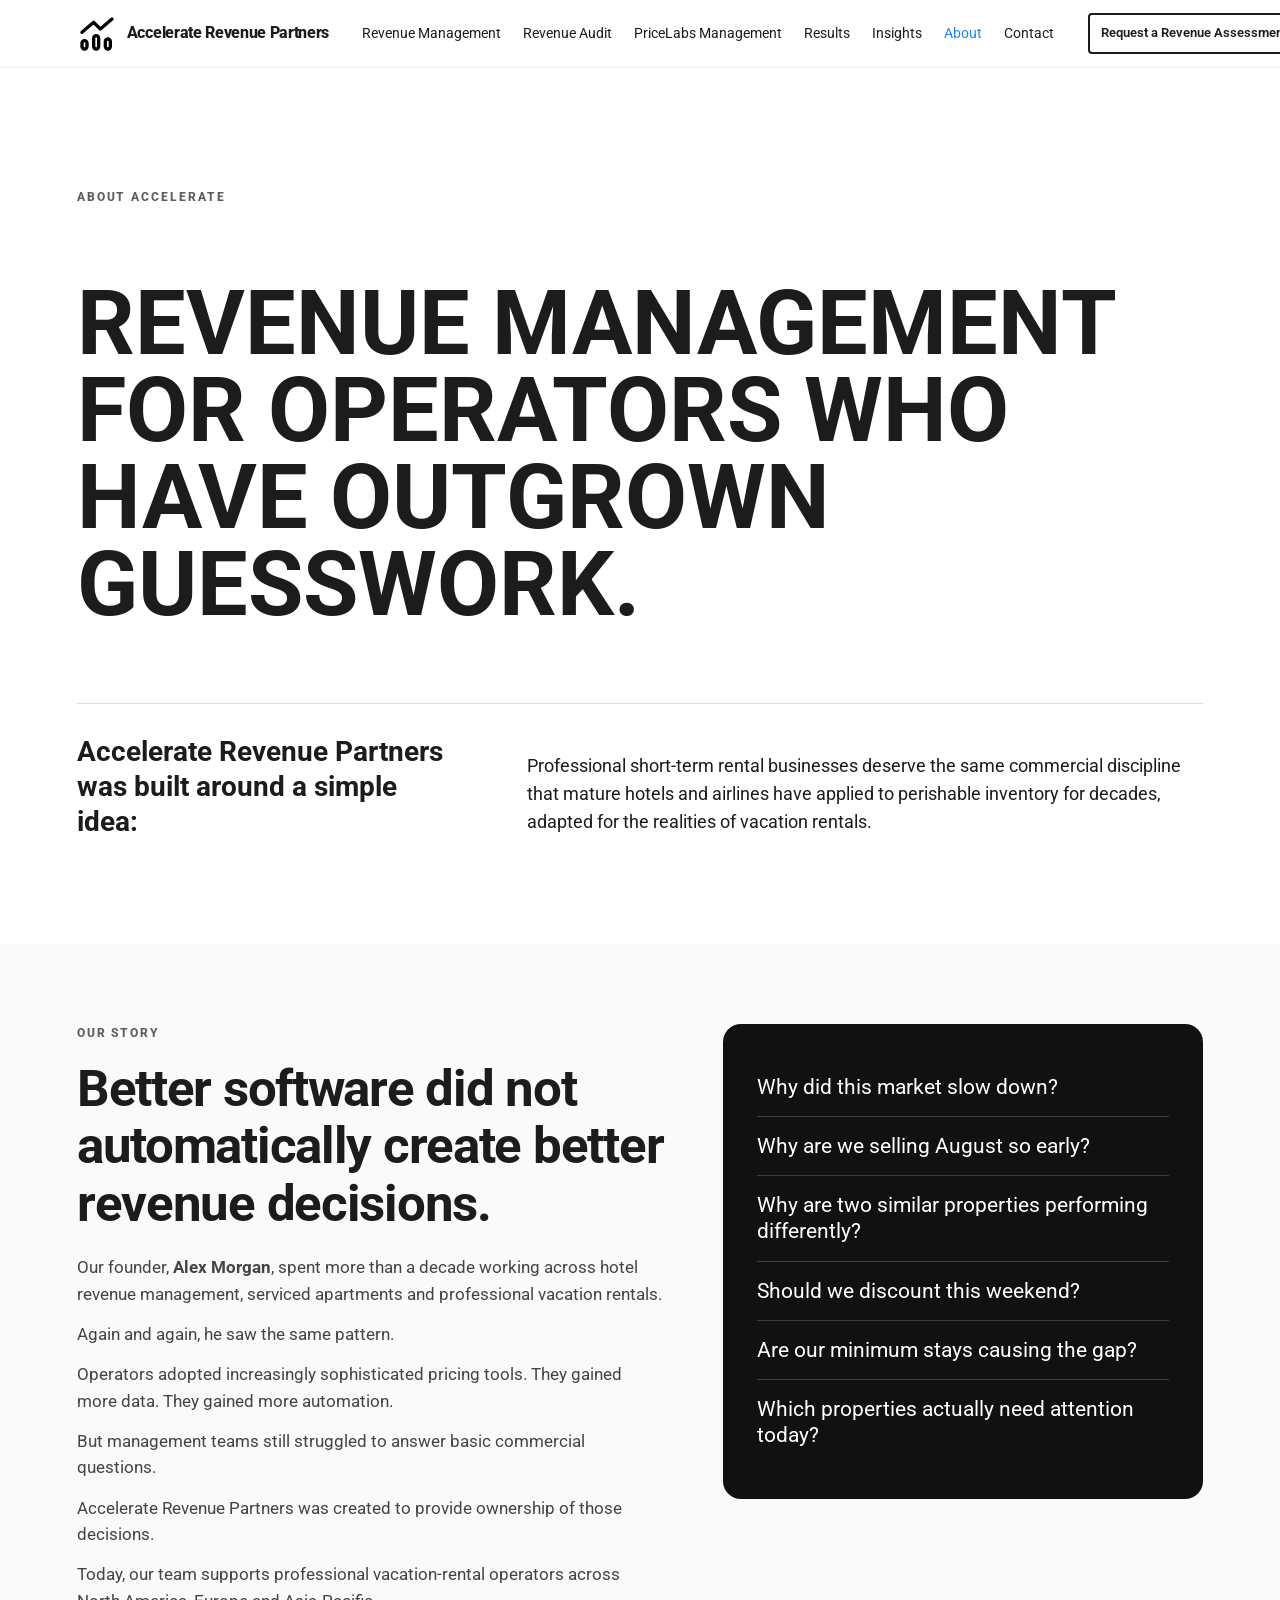
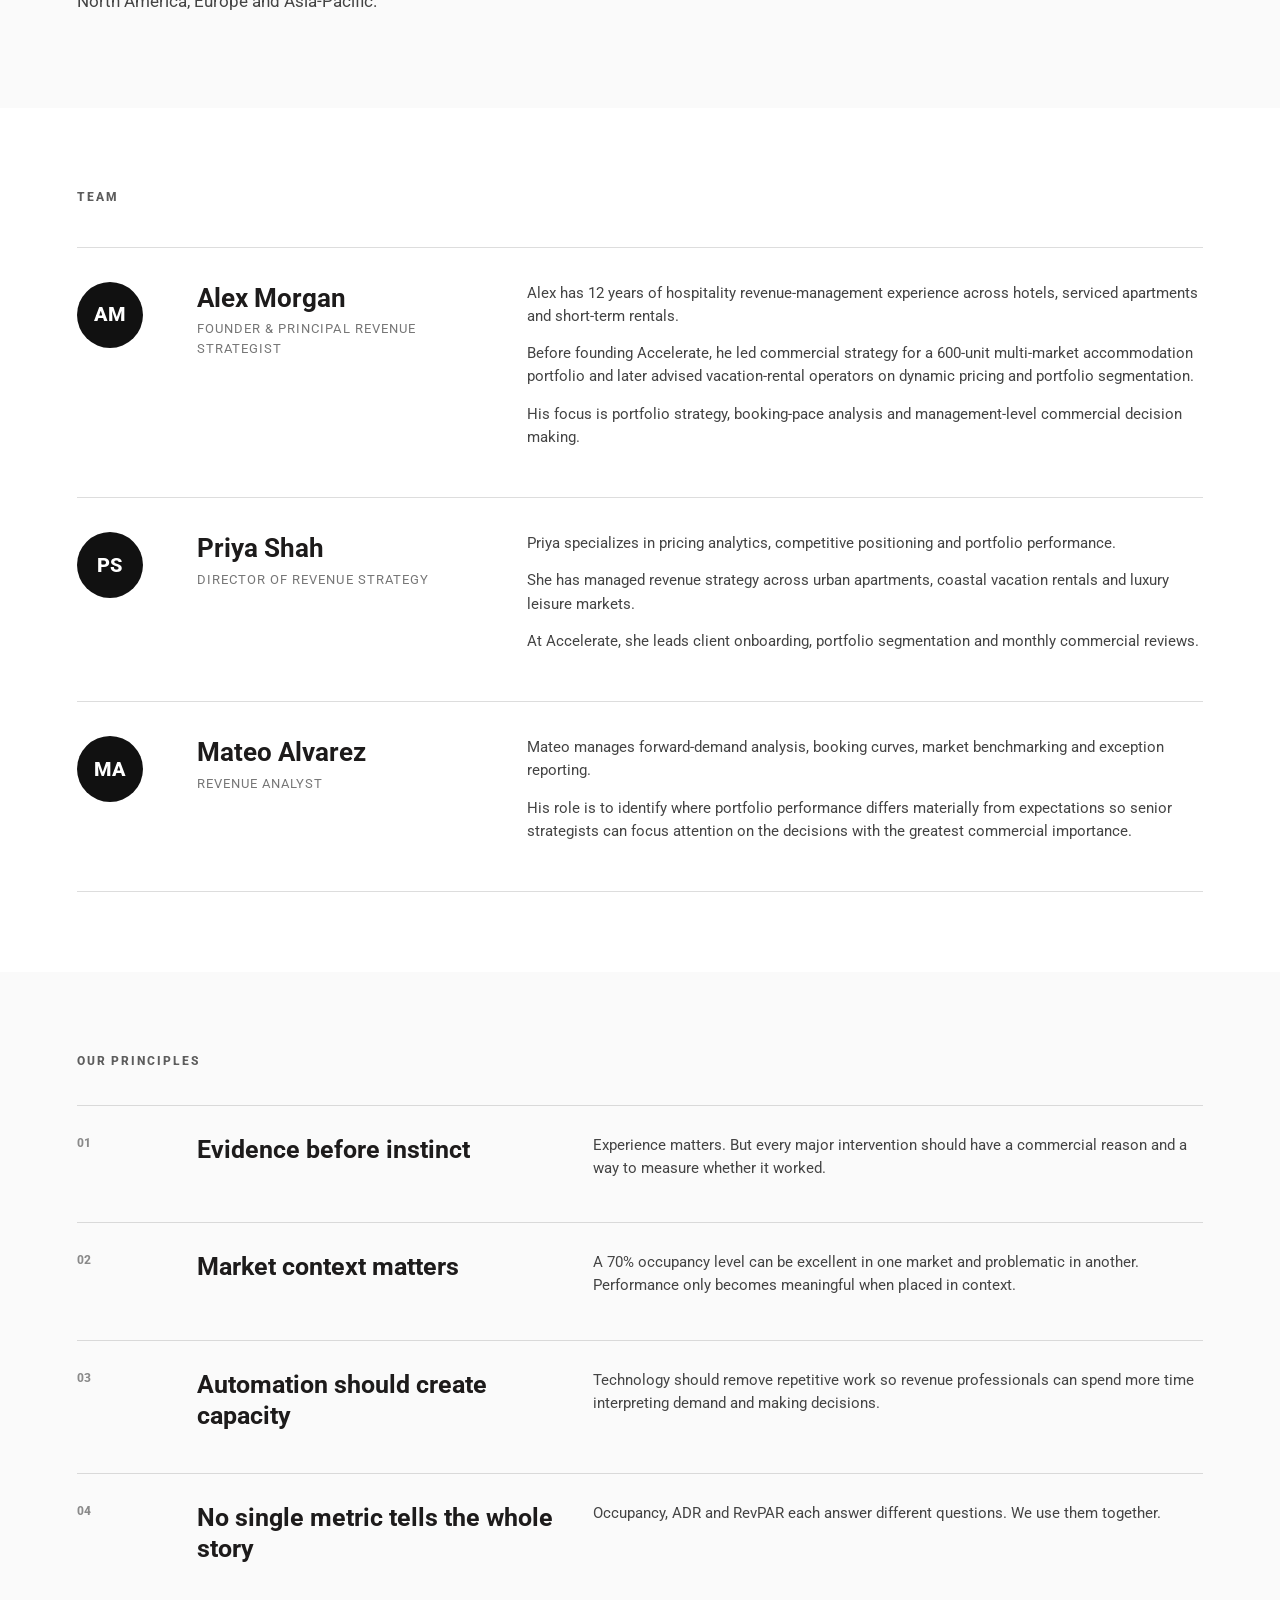
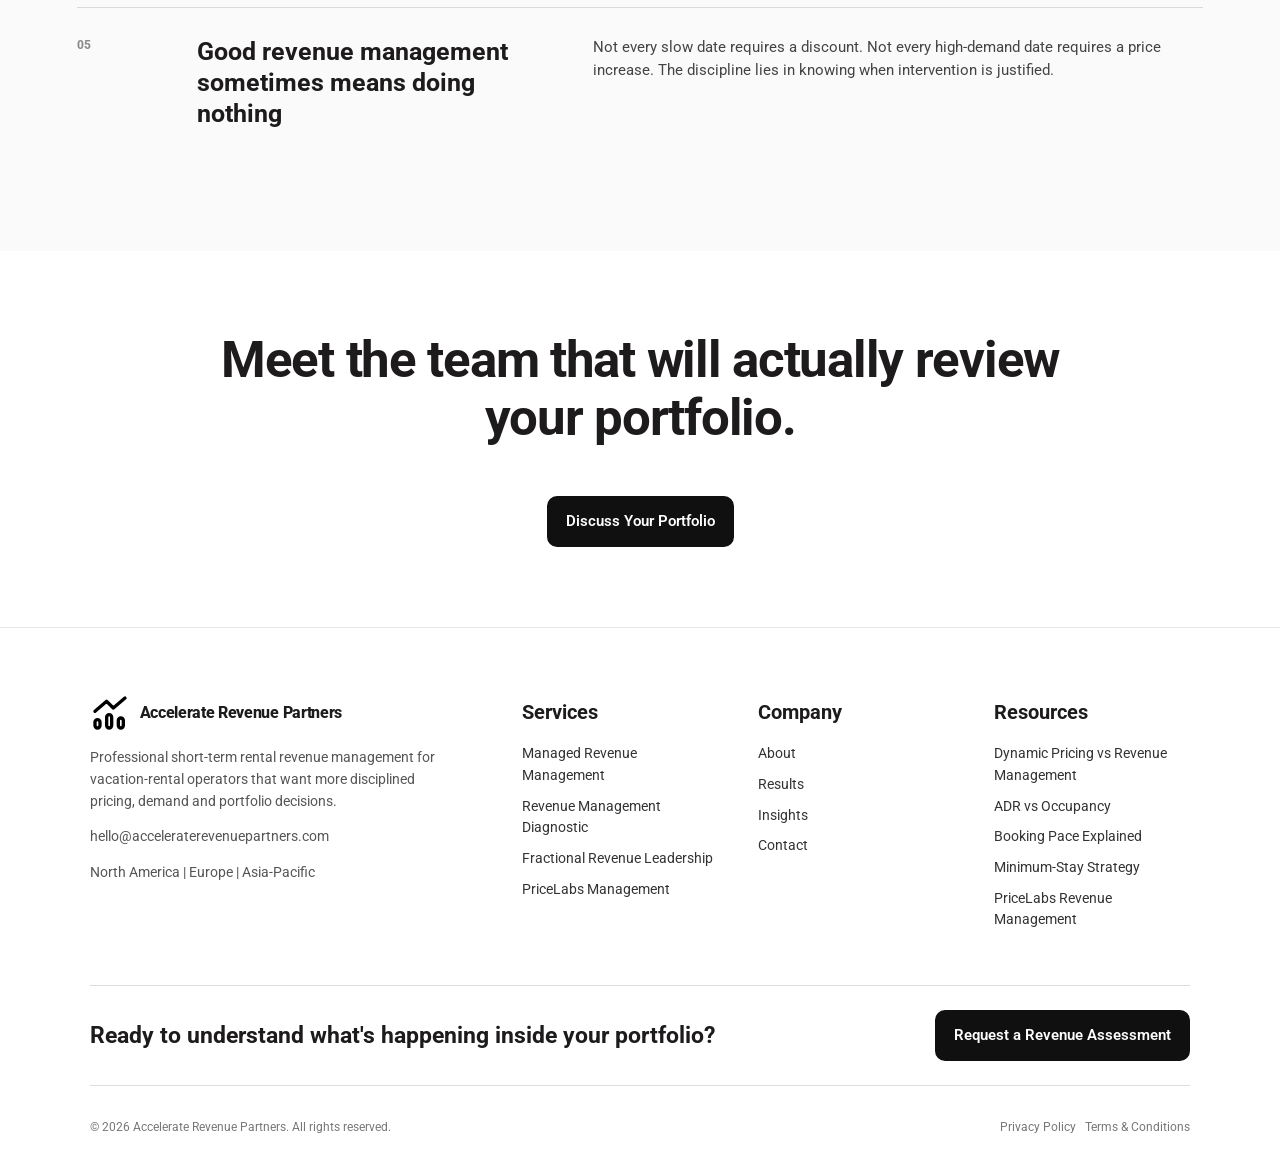
==== commit 7b0a3ca8: "Add files via upload" ====
--- a/about/index.html
+++ b/about/index.html
@@ -1,80 +1,7 @@
-<!doctype html>
-<html lang="en">
-<head>
-  <meta charset="utf-8">
-    <link rel="icon" href="../assets/favicon.svg" type="image/svg+xml">
-<meta name="viewport" content="width=device-width, initial-scale=1">
-  <link rel="preconnect" href="https://fonts.googleapis.com">
-  <link rel="preconnect" href="https://fonts.gstatic.com" crossorigin>
-  <link href="https://fonts.googleapis.com/css2?family=IBM+Plex+Sans:ital,wght@0,400;0,500;0,600;1,400&family=Manrope:wght@600;700&display=swap" rel="stylesheet">
-  <title>About Accelerate Revenue Partners | STR Revenue Management</title>
-  <meta name="description" content="About Accelerate Revenue Partners and the team behind its short-term rental revenue management work.">
-  <meta name="theme-color" content="#f6f3ed">
-  <link rel="stylesheet" href="../assets/css/styles.css">
-</head>
-<body>
-<a class="skip-link" href="#main">Skip to main content</a>
-<header class="site-header">
-  <div class="container nav-shell">
-    <a class="brand" href="../index.html" aria-label="Accelerate Revenue Partners home">Accelerate Revenue Partners</a>
-    <button class="menu-button" type="button" data-menu-button aria-controls="main-nav" aria-expanded="false">Menu</button>
-    <nav class="site-nav" id="main-nav" data-nav data-open="false" aria-label="Main navigation">
-      <a href="../revenue-management-services/index.html">Revenue Management</a><a href="../revenue-management-audit/index.html">Revenue Audit</a><a href="../pricelabs-management/index.html">PriceLabs Management</a><a href="../case-studies/index.html">Results</a><a href="../insights/index.html">Insights</a><a href="../about/index.html" aria-current="page">About</a><a href="../contact/index.html">Contact</a>
-      <a class="nav-cta" href="../contact/index.html">Request a Revenue Assessment</a>
-    </nav>
-  </div>
-</header>
-<main id="main">
-<section class="page-hero"><div class="container"><p class="kicker">About Accelerate</p><h1>Revenue management for operators who have outgrown guesswork.</h1><p class="lead">Accelerate Revenue Partners was built around a simple idea: professional short-term rental businesses deserve the same commercial discipline that mature hotels and airlines have applied to perishable inventory for decades, adapted for the realities of vacation rentals.</p></div></section>
-<section class="section-quiet"><div class="container thesis"><div><h2>Better software did not automatically create better revenue decisions.</h2></div><div class="thesis-aside"><p>Our founder, <strong>Alex Morgan</strong>, spent more than a decade working across hotel revenue management, serviced apartments and professional vacation rentals.</p><p>Again and again, operators adopted increasingly sophisticated pricing tools. They gained more data and more automation. Management teams still struggled to answer basic commercial questions about market slowdowns, early peak demand, uneven property performance, discounts, restrictions and where attention should go first.</p><p>Accelerate Revenue Partners was created to provide ownership of those decisions. Today, our team supports professional vacation-rental operators across North America, Europe and Asia-Pacific.</p></div></div></section>
-<section class="section section-tint"><div class="container"><div class="section-head"><div class="section-index">Team</div><div><h2>Meet the people reviewing the portfolio.</h2></div></div><div class="people"><article class="person"><div><h3>Alex Morgan</h3><div class="person-role">Founder and Principal Revenue Strategist</div></div><p>Alex has 12 years of hospitality revenue-management experience across hotels, serviced apartments and short-term rentals. Before founding Accelerate, he led commercial strategy for a 600-unit multi-market accommodation portfolio and later advised vacation-rental operators on dynamic pricing and portfolio segmentation. His focus is portfolio strategy, booking-pace analysis and management-level commercial decision making.</p></article><article class="person"><div><h3>Priya Shah</h3><div class="person-role">Director of Revenue Strategy</div></div><p>Priya specializes in pricing analytics, competitive positioning and portfolio performance. She has managed revenue strategy across urban apartments, coastal vacation rentals and luxury leisure markets. At Accelerate, she leads client onboarding, portfolio segmentation and monthly commercial reviews.</p></article><article class="person"><div><h3>Mateo Alvarez</h3><div class="person-role">Revenue Analyst</div></div><p>Mateo manages forward-demand analysis, booking curves, market benchmarking and exception reporting. His role is to identify where portfolio performance differs materially from expectations so senior strategists can focus attention on the decisions with the greatest commercial importance.</p></article></div></div></section>
-<section class="section"><div class="container"><div class="section-head"><div class="section-index">Principles</div><div><h2>Commercial judgment with a reason behind every intervention.</h2></div></div><div class="principles"><article class="principle"><h3>Evidence before instinct</h3><p>Experience matters. But every major intervention should have a commercial reason and a way to measure whether it worked.</p></article><article class="principle"><h3>Market context matters</h3><p>A 70% occupancy level can be excellent in one market and problematic in another. Performance only becomes meaningful when placed in context.</p></article><article class="principle"><h3>Automation should create capacity</h3><p>Technology should remove repetitive work so revenue professionals can spend more time interpreting demand and making decisions.</p></article><article class="principle"><h3>No single metric tells the whole story</h3><p>Occupancy, ADR and RevPAR each answer different questions. We use them together.</p></article><article class="principle"><h3>Good revenue management sometimes means doing nothing</h3><p>Not every slow date requires a discount. Not every high-demand date requires a price increase. The discipline lies in knowing when intervention is justified.</p></article></div></div></section>
-<section class="final-cta"><div class="container narrow"><h2>Meet the team that will actually review your portfolio.</h2><a class="button button-primary" href="../contact/index.html">Discuss Your Portfolio</a></div></section></main>
-<footer class="site-footer">
-  <div class="container">
-    <div class="footer-grid">
-      <div class="footer-brand">
-        <a class="brand" href="../index.html">Accelerate Revenue Partners</a>
-        <p>Professional short-term rental revenue management for vacation-rental operators that want more disciplined pricing, demand and portfolio decisions.</p>
-      </div>
-      <div class="footer-col">
-        <h3>Services</h3>
-        <ul class="footer-links">
-          <li><a href="../revenue-management-services/index.html">Managed Revenue Management</a></li>
-          <li><a href="../revenue-management-audit/index.html">Revenue Management Diagnostic</a></li>
-          <li><a href="../revenue-management-services/index.html#fractional">Fractional Revenue Leadership</a></li>
-          <li><a href="../pricelabs-management/index.html">PriceLabs Management</a></li>
-        </ul>
-      </div>
-      <div class="footer-col">
-        <h3>Company</h3>
-        <ul class="footer-links">
-          <li><a href="../about/index.html">About</a></li>
-          <li><a href="../case-studies/index.html">Results</a></li>
-          <li><a href="../insights/index.html">Insights</a></li>
-          <li><a href="../contact/index.html">Contact</a></li>
-        </ul>
-      </div>
-      <div class="footer-col">
-        <h3>Contact</h3>
-        <ul class="footer-links">
-          <li><a href="mailto:hello@acceleraterevenuepartners.com">hello@acceleraterevenuepartners.com</a></li>
-          <li>North America</li>
-          <li>Europe</li>
-          <li>Asia-Pacific</li>
-        </ul>
-      </div>
-    </div>
-    <div class="footer-cta">
-      <strong>Ready to understand what is happening inside your portfolio?</strong>
-      <a class="button button-primary" href="../contact/index.html">Request a Revenue Assessment</a>
-    </div>
-    <div class="footer-bottom">
-      <span>2026 Accelerate Revenue Partners. All rights reserved.</span>
-      <span><a href="#">Privacy Policy</a> · <a href="#">Terms and Conditions</a></span>
-    </div>
-  </div>
-</footer>
-<script src="../assets/js/main.js"></script>
-</body>
-</html>+<!doctype html><html lang="en"><head><meta charset="UTF-8"><meta name="viewport" content="width=device-width,initial-scale=1.0"><title>About Accelerate Revenue Partners | STR Revenue Management</title><meta name="description" content="About Accelerate Revenue Partners and its approach to short-term rental revenue management."><link rel="icon" href="../assets/favicon.svg" type="image/svg+xml"><link rel="stylesheet" href="../assets/css/site.css"></head><body><header class="site-header"><a class="brand" href="../index.html"><img src="../assets/favicon.svg" alt=""><span>Accelerate Revenue Partners</span></a><button class="menu-button" aria-label="Open navigation" aria-expanded="false"><span></span><span></span><span></span></button><div class="nav-panel"><nav><a class="nav-link" href="../revenue-management-services/index.html">Revenue Management</a><a class="nav-link" href="../revenue-management-audit/index.html">Revenue Audit</a><a class="nav-link" href="../pricelabs-management/index.html">PriceLabs Management</a><a class="nav-link" href="../case-studies/index.html">Results</a><a class="nav-link" href="../insights/index.html">Insights</a><a class="nav-link active" href="../about/index.html">About</a><a class="nav-link" href="../contact/index.html">Contact</a></nav><a class="header-cta" href="../contact/index.html">Request a Revenue Assessment</a></div></header><main>
+<section class="about-hero"><div class="section-shell"><div class="eyebrow">ABOUT ACCELERATE</div><h1>Revenue management for operators who have outgrown guesswork.</h1><div class="about-deck"><div class="big-idea">Accelerate Revenue Partners was built around a simple idea:</div><p>Professional short-term rental businesses deserve the same commercial discipline that mature hotels and airlines have applied to perishable inventory for decades, adapted for the realities of vacation rentals.</p></div></div></section>
+<section class="content-section content-section-alt"><div class="section-shell story-grid"><div><div class="section-kicker">OUR STORY</div><h2>Better software did not automatically create better revenue decisions.</h2><p>Our founder, <strong>Alex Morgan</strong>, spent more than a decade working across hotel revenue management, serviced apartments and professional vacation rentals.</p><p>Again and again, he saw the same pattern.</p><p>Operators adopted increasingly sophisticated pricing tools. They gained more data. They gained more automation.</p><p>But management teams still struggled to answer basic commercial questions.</p><p>Accelerate Revenue Partners was created to provide ownership of those decisions.</p><p>Today, our team supports professional vacation-rental operators across North America, Europe and Asia-Pacific.</p></div><aside class="story-questions"><div class="question">Why did this market slow down?</div><div class="question">Why are we selling August so early?</div><div class="question">Why are two similar properties performing differently?</div><div class="question">Should we discount this weekend?</div><div class="question">Are our minimum stays causing the gap?</div><div class="question">Which properties actually need attention today?</div></aside></div></section>
+<section class="content-section"><div class="section-shell"><div class="section-kicker">TEAM</div><div class="team-list"><article class="team-row"><div class="team-mark">AM</div><div><h3>Alex Morgan</h3><p class="team-role">Founder &amp; Principal Revenue Strategist</p></div><div class="team-bio"><p>Alex has 12 years of hospitality revenue-management experience across hotels, serviced apartments and short-term rentals.</p><p>Before founding Accelerate, he led commercial strategy for a 600-unit multi-market accommodation portfolio and later advised vacation-rental operators on dynamic pricing and portfolio segmentation.</p><p>His focus is portfolio strategy, booking-pace analysis and management-level commercial decision making.</p></div></article><article class="team-row"><div class="team-mark">PS</div><div><h3>Priya Shah</h3><p class="team-role">Director of Revenue Strategy</p></div><div class="team-bio"><p>Priya specializes in pricing analytics, competitive positioning and portfolio performance.</p><p>She has managed revenue strategy across urban apartments, coastal vacation rentals and luxury leisure markets.</p><p>At Accelerate, she leads client onboarding, portfolio segmentation and monthly commercial reviews.</p></div></article><article class="team-row"><div class="team-mark">MA</div><div><h3>Mateo Alvarez</h3><p class="team-role">Revenue Analyst</p></div><div class="team-bio"><p>Mateo manages forward-demand analysis, booking curves, market benchmarking and exception reporting.</p><p>His role is to identify where portfolio performance differs materially from expectations so senior strategists can focus attention on the decisions with the greatest commercial importance.</p></div></article></div></div></section>
+<section class="content-section content-section-alt"><div class="section-shell"><div class="section-kicker">OUR PRINCIPLES</div><div class="principle-list"><article class="principle-row"><h3>Evidence before instinct</h3><p>Experience matters. But every major intervention should have a commercial reason and a way to measure whether it worked.</p></article><article class="principle-row"><h3>Market context matters</h3><p>A 70% occupancy level can be excellent in one market and problematic in another. Performance only becomes meaningful when placed in context.</p></article><article class="principle-row"><h3>Automation should create capacity</h3><p>Technology should remove repetitive work so revenue professionals can spend more time interpreting demand and making decisions.</p></article><article class="principle-row"><h3>No single metric tells the whole story</h3><p>Occupancy, ADR and RevPAR each answer different questions. We use them together.</p></article><article class="principle-row"><h3>Good revenue management sometimes means doing nothing</h3><p>Not every slow date requires a discount. Not every high-demand date requires a price increase. The discipline lies in knowing when intervention is justified.</p></article></div></div></section>
+<section class="content-section cta-section"><div class="section-shell"><h2>Meet the team that will actually review your portfolio.</h2><div class="section-actions"><a class="button" href="../contact/index.html">Discuss Your Portfolio</a></div></div></section>
+</main><footer class="site-footer"><div class="footer-grid"><div class="footer-brand"><a class="brand" href="../index.html"><img src="../assets/favicon.svg" alt=""><span>Accelerate Revenue Partners</span></a><p>Professional short-term rental revenue management for vacation-rental operators that want more disciplined pricing, demand and portfolio decisions.</p><p><a href="mailto:hello@acceleraterevenuepartners.com">hello@acceleraterevenuepartners.com</a></p><p>North America | Europe | Asia-Pacific</p></div><div><h3>Services</h3><a href="../revenue-management-services/index.html">Managed Revenue Management</a><a href="../revenue-management-audit/index.html">Revenue Management Diagnostic</a><a href="../revenue-management-services/index.html#fractional">Fractional Revenue Leadership</a><a href="../pricelabs-management/index.html">PriceLabs Management</a></div><div><h3>Company</h3><a href="../about/index.html">About</a><a href="../case-studies/index.html">Results</a><a href="../insights/index.html">Insights</a><a href="../contact/index.html">Contact</a></div><div><h3>Resources</h3><a href="../insights/index.html#dynamic-pricing">Dynamic Pricing vs Revenue Management</a><a href="../insights/index.html#adr-occupancy">ADR vs Occupancy</a><a href="../insights/index.html#booking-pace">Booking Pace Explained</a><a href="../insights/index.html#minimum-stay">Minimum-Stay Strategy</a><a href="../insights/index.html#pricelabs">PriceLabs Revenue Management</a></div></div><div class="footer-cta"><strong>Ready to understand what's happening inside your portfolio?</strong><a class="button" href="../contact/index.html">Request a Revenue Assessment</a></div><div class="footer-bottom"><span>© 2026 Accelerate Revenue Partners. All rights reserved.</span><span><a href="../privacy-policy/index.html">Privacy Policy</a> &nbsp; <a href="../terms-and-conditions/index.html">Terms &amp; Conditions</a></span></div></footer><script src="../assets/js/site.js"></script></body></html>
--- a/assets/css/site.css
+++ b/assets/css/site.css
@@ -0,0 +1,59 @@
+
+@import url('https://fonts.googleapis.com/css2?family=Roboto:wght@300;400;500;600;700;800;900&display=swap');
+:root{--ink:#1d1b1b;--muted:#626262;--line:#dedede;--soft:#f6f6f7;--white:#fff;--shadow:0 18px 50px rgba(0,0,0,.10);--blue:#1e85ec}
+*{box-sizing:border-box}html{scroll-behavior:smooth}body{margin:0;color:var(--ink);background:#fff;font-family:Roboto,Arial,sans-serif;line-height:1.55}a{color:inherit;text-decoration:none}img{max-width:100%;display:block}.site-header{height:68px;display:flex;align-items:center;gap:24px;padding:0 6%;background:#fff;position:sticky;top:0;z-index:50;border-bottom:1px solid rgba(0,0,0,.06)}.brand{display:flex;align-items:center;gap:10px;min-width:max-content;font-weight:800;letter-spacing:-.02em}.brand img{width:40px;height:40px}.nav-panel{display:flex;align-items:center;justify-content:space-between;gap:25px;width:100%}.nav-panel nav{display:flex;align-items:center;justify-content:center;gap:4px;margin-left:auto}.nav-link{padding:8px 9px;border-radius:10px;font-size:14px;white-space:nowrap;transition:.25s}.nav-link:hover,.nav-link.active{color:var(--blue)}.header-cta{border:2px solid #1c1c1c;border-radius:4px;padding:8px 11px;font-size:13px;font-weight:600;white-space:nowrap;transition:.25s}.header-cta:hover{background:#111;color:#fff}.menu-button{display:none;border:0;background:transparent;width:42px;height:42px;padding:9px;margin-left:auto}.menu-button span{display:block;height:2px;background:#111;margin:5px 0}
+.hero{min-height:calc(100vh - 68px);display:flex;align-items:center;overflow:hidden}.hero-inner{width:100%;max-width:1500px;margin:auto;padding:5% 6%;display:flex;gap:6%;align-items:center}.hero-copy{min-width:430px;max-width:760px;flex:1}.eyebrow,.section-kicker{font-size:12px;letter-spacing:.16em;font-weight:800;color:#5d5d5d;margin-bottom:18px}.hero h1{font-size:clamp(40px,5.2vw,76px);line-height:1.05;text-transform:uppercase;letter-spacing:-.035em;margin:0 0 28px;font-weight:800}.hero-text{font-size:18px;max-width:680px;color:#444}.hero-text p{margin:0 0 12px}.hero-actions,.section-actions{display:flex;flex-wrap:wrap;gap:12px;margin-top:28px}.button{display:inline-flex;align-items:center;justify-content:center;border-radius:10px;padding:12px 17px;background:#101010;color:#fdfdfd;font-weight:600;border:2px solid #101010;cursor:pointer;transition:.25s;font-family:inherit;font-size:15px}.button:hover{transform:translateY(-1px)}.button-secondary{background:#fff;color:#101010}.microcopy{font-size:13px;color:#747474;margin-top:18px;max-width:700px}.hero-visual{flex:1;display:flex;justify-content:center}.visual-frame{width:min(650px,45vw);min-width:360px;max-height:600px;overflow:hidden;border-radius:18px;box-shadow:var(--shadow);background:#f8f8f8}.visual-frame img{width:100%;height:100%;object-fit:cover;object-position:left top}.trust-bar{padding:26px 6% 48px}.trust-grid{max-width:1250px;margin:auto;display:grid;grid-template-columns:repeat(4,1fr);gap:20px}.trust-item{padding:22px 18px;border-top:2px solid #111}.trust-item strong{display:block;font-size:30px;line-height:1.1}.trust-item span{display:block;color:#676767;font-size:14px;margin-top:8px}.content-section{padding:80px 6%;overflow:hidden}.content-section-alt{background:#fafafa}.section-shell{max-width:1160px;margin:auto}.section-shell.narrow{max-width:800px}.content-section h1,.content-section h2{font-size:clamp(32px,4vw,52px);line-height:1.12;letter-spacing:-.025em;margin:0 0 22px;max-width:900px}.content-section h3{font-size:23px;line-height:1.25;margin:0 0 14px}.content-section p{max-width:880px;color:#444;font-size:17px;margin:0 0 14px}.clean-list,.number-list{padding-left:22px;margin:18px 0 24px;max-width:850px}.clean-list li,.number-list li{padding:5px 0;color:#353535}.cards-grid{display:grid;grid-template-columns:repeat(3,1fr);gap:22px;margin-top:36px}.info-card{min-height:240px;padding:26px;border-radius:16px;background:#fff;box-shadow:0 12px 35px rgba(0,0,0,.08);position:relative;overflow:hidden}.content-section-alt .info-card{background:#fff}.card-index{font-size:12px;font-weight:800;color:#8c8c8c;letter-spacing:.12em;display:block;margin-bottom:20px}.info-card p{font-size:15px}.info-card h2{font-size:26px}.metric-line{font-size:31px!important;font-weight:800!important;color:#111!important;letter-spacing:-.03em;margin-top:18px!important}.detail-line{font-size:15px!important}.testimonial-section{padding-top:60px;padding-bottom:60px}.testimonial-card{border-radius:16px;box-shadow:var(--shadow);padding:34px;background:#fff}.testimonial-card blockquote{font-size:24px;line-height:1.45;margin:0 0 20px;font-style:italic;color:#5d5d5d}.cta-section{text-align:center}.cta-section .section-shell{display:flex;flex-direction:column;align-items:center}.cta-section h2,.cta-section p{margin-left:auto;margin-right:auto}.article-section{padding-top:50px;padding-bottom:50px}.article-card{max-width:920px;border-radius:16px;padding:34px;box-shadow:var(--shadow);background:#fff}.article-card .cards-grid{grid-template-columns:1fr}.article-card .info-card{box-shadow:none;padding:0;min-height:0}.article-card .card-index{display:none}
+.form-section{background:#fafafa}.contact-layout{display:grid;grid-template-columns:minmax(0,1.5fr) minmax(280px,.7fr);gap:35px;align-items:start}.contact-form,.contact-aside{background:#fff;box-shadow:var(--shadow);padding:30px;border-radius:16px}.contact-form label{display:flex;flex-direction:column;gap:7px;font-size:14px;font-weight:600;margin-bottom:17px}.field-row{display:grid;grid-template-columns:1fr 1fr;gap:16px}.contact-form input,.contact-form select,.contact-form textarea{font:inherit;border:2px solid #bfbfbf;border-radius:10px;padding:12px;background:#fff;outline:none;width:100%}.contact-form input:focus,.contact-form select:focus,.contact-form textarea:focus{border-color:#111}.form-note{font-size:12px!important;color:#777!important;margin-top:15px!important}.contact-aside h2{font-size:30px}.contact-aside .step{padding:20px 0;border-top:1px solid #e5e5e5}.contact-aside .step strong{font-size:16px}.contact-aside .step p{font-size:14px;margin-top:8px}
+.site-footer{padding:65px 7% 25px;background:#fff;border-top:1px solid #e7e7e7}.footer-grid{display:grid;grid-template-columns:2fr repeat(3,1fr);gap:40px;max-width:1250px;margin:auto}.footer-brand p{font-size:14px;color:#555;max-width:360px}.site-footer h3{font-size:20px;margin:4px 0 15px}.site-footer> .footer-grid>div:not(.footer-brand)>a{display:block;font-size:14px;margin:9px 0;color:#333}.site-footer a:hover{color:var(--blue)}.footer-cta{max-width:1250px;margin:45px auto 20px;padding:24px 0;display:flex;align-items:center;justify-content:space-between;gap:25px;border-top:1px solid #ddd;border-bottom:1px solid #ddd}.footer-cta strong{font-size:23px}.footer-bottom{max-width:1250px;margin:auto;display:flex;justify-content:space-between;gap:20px;color:#777;font-size:12px;padding-top:12px}
+.legal-page{min-height:60vh;padding:90px 6%}.legal-page .section-shell{max-width:800px}.legal-page p{font-size:17px;color:#555}.not-found{min-height:70vh;display:flex;align-items:center}.not-found .section-shell{max-width:900px}.not-found h1{font-size:clamp(50px,8vw,100px);line-height:1;text-transform:uppercase;margin-bottom:20px}
+@media(max-width:1250px){.site-header{padding:0 4%}.menu-button{display:block}.nav-panel{position:fixed;right:0;top:68px;width:min(420px,80vw);height:calc(100vh - 68px);background:#fff;box-shadow:-4px 10px 30px rgba(0,0,0,.15);padding:32px;flex-direction:column;align-items:flex-end;transform:translateX(105%);transition:.3s}.site-header.open .nav-panel{transform:translateX(0)}.nav-panel nav{flex-direction:column;align-items:flex-end;margin:0}.nav-link{font-size:17px;padding:8px}.hero-inner{flex-direction:column;align-items:flex-start;gap:45px;padding-top:70px;padding-bottom:70px}.hero-copy{min-width:0;max-width:850px}.hero-visual{width:100%}.visual-frame{width:min(750px,100%);min-width:0}.cards-grid{grid-template-columns:repeat(2,1fr)}.trust-grid{grid-template-columns:repeat(2,1fr)}.footer-grid{grid-template-columns:2fr 1fr 1fr}.footer-grid>div:last-child{grid-column:2/4}.contact-layout{grid-template-columns:1fr}}
+@media(max-width:680px){.site-header{height:62px}.brand span{font-size:13px}.brand img{width:34px;height:34px}.nav-panel{top:62px;height:calc(100vh - 62px)}.hero{min-height:auto}.hero-inner{padding:60px 20px}.hero h1{font-size:39px}.hero-text{font-size:16px}.content-section{padding:60px 20px}.cards-grid{grid-template-columns:1fr}.trust-grid{grid-template-columns:1fr}.trust-bar{padding:20px}.field-row{grid-template-columns:1fr}.contact-form,.contact-aside{padding:22px}.footer-grid{grid-template-columns:1fr}.footer-grid>div:last-child{grid-column:auto}.footer-cta,.footer-bottom{flex-direction:column;align-items:flex-start}.site-footer{padding:50px 20px 24px}.footer-cta strong{font-size:20px}}
+
+
+/* Distinct inner-page compositions, all using the original template's monochrome SaaS language */
+.page-hero{padding:110px 6% 85px;overflow:hidden}.page-hero .section-shell{max-width:1220px}.page-hero h1{font-size:clamp(44px,6.2vw,86px);line-height:1.02;letter-spacing:-.045em;text-transform:uppercase;margin:0}.page-hero p{font-size:18px;color:#4a4a4a;max-width:720px}.hero-centered{text-align:center;background:#fafafa}.hero-centered .section-shell{display:flex;flex-direction:column;align-items:center}.hero-centered h1{max-width:1050px}.hero-centered p{max-width:760px;margin:25px auto 0}.hero-centered .hero-actions{justify-content:center}
+
+.split-intro{display:grid;grid-template-columns:.82fr 1.18fr;gap:80px;align-items:start}.split-intro h2{position:sticky;top:110px}.split-intro .prose p{font-size:19px;max-width:720px}.split-intro .prose p:first-child{font-size:24px;color:#1d1b1b}
+
+.service-stack{margin-top:42px;border-top:1px solid #d9d9d9}.service-row{display:grid;grid-template-columns:80px minmax(220px,.72fr) 1.28fr;gap:28px;padding:34px 0;border-bottom:1px solid #dedede;align-items:start}.service-row .service-no{font-size:12px;font-weight:800;letter-spacing:.14em;color:#888;padding-top:7px}.service-row h3{font-size:28px;margin:0}.service-row p,.service-row li{font-size:15px}.service-row ul{columns:2;column-gap:36px;margin:0;padding-left:18px}.service-row li{break-inside:avoid;padding:4px 0}
+
+.week-strip{display:grid;grid-template-columns:repeat(5,1fr);margin-top:38px;border:1px solid #dedede;border-radius:18px;overflow:hidden;background:#fff;box-shadow:0 15px 45px rgba(0,0,0,.06)}.week-day{padding:26px 22px;min-height:225px;border-right:1px solid #dedede}.week-day:last-child{border-right:0}.week-day strong{display:inline-flex;font-size:11px;letter-spacing:.12em;text-transform:uppercase;border:1px solid #c8c8c8;border-radius:999px;padding:6px 9px;margin-bottom:22px}.week-day h3{font-size:21px}.week-day p{font-size:14px}.week-note{font-size:14px!important;color:#666!important;margin-top:18px!important}
+
+.service-levels{display:grid;grid-template-columns:1.2fr .8fr;gap:24px;margin-top:36px}.plan-panel{border-radius:18px;padding:38px;border:1px solid #d8d8d8;background:#fff;min-height:480px;display:flex;flex-direction:column}.plan-panel.primary-plan{background:#111;color:#fff;border-color:#111;box-shadow:var(--shadow)}.plan-panel.primary-plan p,.plan-panel.primary-plan li,.plan-panel.primary-plan .plan-label{color:#d7d7d7}.plan-label{text-transform:uppercase;letter-spacing:.14em;font-size:11px;font-weight:800;color:#777}.plan-panel h3{font-size:34px;margin-top:18px}.plan-panel ul{padding-left:20px;columns:2;margin-bottom:28px}.plan-panel li{padding:4px 0}.plan-price{font-size:28px!important;font-weight:800!important;color:inherit!important;margin-top:auto!important}.primary-plan .button{background:#fff;color:#111;border-color:#fff}.plan-panel:not(.primary-plan) .button{align-self:flex-start}
+
+.audit-hero{padding-top:105px;background:#fff}.audit-hero-grid{display:grid;grid-template-columns:1.12fr .88fr;gap:70px;align-items:center}.audit-hero h1{font-size:clamp(44px,5.6vw,78px)}.diagnostic-panel{border-radius:20px;background:#f6f6f7;padding:30px;box-shadow:var(--shadow)}.diagnostic-panel .panel-title{font-size:13px;font-weight:800;letter-spacing:.12em;text-transform:uppercase;margin-bottom:18px}.diag-line{display:grid;grid-template-columns:36px 1fr;gap:14px;align-items:center;padding:15px 0;border-top:1px solid #dcdcdc}.diag-line:first-of-type{border-top:0}.diag-line span{display:grid;place-items:center;width:30px;height:30px;border-radius:50%;background:#111;color:#fff;font-size:12px;font-weight:700}.diag-line strong{font-size:15px}
+
+.audit-matrix{display:grid;grid-template-columns:1fr 1fr;border-top:1px solid #d9d9d9;border-left:1px solid #d9d9d9;margin-top:34px}.audit-cell{padding:30px;border-right:1px solid #d9d9d9;border-bottom:1px solid #d9d9d9;min-height:190px;background:#fff}.audit-cell .audit-index{display:block;font-size:12px;color:#999;font-weight:800;margin-bottom:24px}.audit-cell h3{font-size:24px}.audit-cell p{font-size:15px}
+
+.deliverable-layout{display:grid;grid-template-columns:1.25fr .75fr;gap:24px;margin-top:35px}.deliverable-main,.deliverable-side>div{border-radius:18px;background:#fff;box-shadow:0 12px 35px rgba(0,0,0,.08);padding:34px}.deliverable-main{min-height:470px}.deliverable-side{display:grid;gap:24px}.deliverable-side>div{min-height:220px}.deliverable-main ol{counter-reset:item;list-style:none;padding:0;margin:30px 0 0}.deliverable-main li{display:grid;grid-template-columns:42px 1fr;gap:14px;padding:13px 0;border-top:1px solid #e1e1e1}.deliverable-main li:before{counter-increment:item;content:counter(item, decimal-leading-zero);font-size:12px;font-weight:800;color:#777;padding-top:2px}
+
+.price-bands{border:1px solid #d8d8d8;border-radius:18px;overflow:hidden;margin-top:32px}.price-band{display:grid;grid-template-columns:1fr auto;gap:30px;align-items:center;padding:23px 28px;border-top:1px solid #dedede;background:#fff}.price-band:first-child{border-top:0}.price-band strong{font-size:18px}.price-band span{font-size:22px;font-weight:800}
+
+.tool-hero{padding:95px 6% 80px}.tool-hero-grid{display:grid;grid-template-columns:.9fr 1.1fr;gap:70px;align-items:center}.tool-hero h1{font-size:clamp(42px,5.3vw,76px)}.tool-visual{position:relative}.tool-visual .visual-frame{width:100%;min-width:0}.tool-tag{position:absolute;background:#fff;border:1px solid #ddd;box-shadow:0 10px 28px rgba(0,0,0,.1);border-radius:12px;padding:13px 15px;font-size:13px;font-weight:700}.tool-tag.a{left:-24px;top:18%}.tool-tag.b{right:-18px;bottom:16%}
+
+.config-layout{display:grid;grid-template-columns:1fr .9fr;gap:65px;align-items:center}.config-cloud{display:flex;flex-wrap:wrap;gap:10px;align-content:center}.config-chip{border:1px solid #cfcfcf;border-radius:999px;padding:10px 14px;background:#fff;font-size:14px}.config-chip:nth-child(3n){font-size:17px;padding:12px 18px}.config-chip:nth-child(4n){background:#111;color:#fff;border-color:#111}
+
+.compare-panel{display:grid;grid-template-columns:1fr 1fr;border-radius:20px;overflow:hidden;box-shadow:var(--shadow);margin-top:34px}.compare-side{padding:52px;min-height:390px}.compare-side.setup{background:#f3f3f4}.compare-side.management{background:#111;color:#fff}.compare-label{font-size:11px;text-transform:uppercase;letter-spacing:.16em;font-weight:800;opacity:.7}.compare-side h3{font-size:40px;line-height:1.08;margin-top:24px}.compare-side p{font-size:17px;color:inherit;opacity:.82}.change-ribbon{display:grid;grid-template-columns:repeat(6,1fr);margin-top:42px;border-top:1px solid #ddd;border-bottom:1px solid #ddd}.change-ribbon span{padding:22px 14px;text-align:center;border-right:1px solid #ddd;font-size:14px;font-weight:600}.change-ribbon span:last-child{border-right:0}
+
+.editorial-hero{padding:120px 6% 85px;background:#fafafa}.editorial-hero .section-shell{max-width:1050px}.editorial-hero h1{font-size:clamp(52px,7vw,96px);text-transform:uppercase;line-height:.98;letter-spacing:-.05em;margin:0}.editorial-hero .lead{display:grid;grid-template-columns:.9fr 1.1fr;gap:70px;margin-top:42px;padding-top:28px;border-top:1px solid #d8d8d8}.editorial-hero .lead p{font-size:18px;margin:0}
+
+.case-study{padding:90px 6%}.case-study.alt{background:#fafafa}.case-layout{max-width:1160px;margin:auto;display:grid;grid-template-columns:320px 1fr;gap:72px;align-items:start}.case-study.reverse .case-sidebar{order:2}.case-sidebar{position:sticky;top:100px}.case-client{font-size:25px;font-weight:800;margin:12px 0}.case-market{font-size:14px;color:#666}.metric-stack{margin-top:30px;border-top:2px solid #111}.metric-stack div{padding:18px 0;border-bottom:1px solid #ddd}.metric-stack strong{display:block;font-size:34px;line-height:1}.metric-stack span{font-size:13px;color:#666}.case-body h2{font-size:clamp(36px,4.5vw,58px)}.case-body h3{margin-top:36px;padding-top:24px;border-top:1px solid #ddd;text-transform:uppercase;font-size:13px;letter-spacing:.1em}.case-body p{font-size:17px}.case-body ul{padding-left:19px;columns:2}.case-body li{padding:5px 0}
+
+.about-hero{padding:120px 6% 90px}.about-hero .section-shell{max-width:1180px}.about-hero h1{font-size:clamp(54px,7vw,98px);line-height:.97;text-transform:uppercase;max-width:1080px}.about-deck{display:grid;grid-template-columns:.72fr 1.28fr;gap:70px;margin-top:50px;padding-top:30px;border-top:1px solid #ddd}.about-deck .big-idea{font-size:28px;font-weight:700;line-height:1.25}.about-deck p{font-size:18px}
+
+.story-grid{display:grid;grid-template-columns:1.1fr .9fr;gap:60px;align-items:start}.story-questions{background:#111;color:#fff;border-radius:18px;padding:34px}.story-questions .question{font-size:21px;line-height:1.25;padding:16px 0;border-top:1px solid rgba(255,255,255,.18)}.story-questions .question:first-child{border-top:0}
+
+.team-list{margin-top:40px;border-top:1px solid #ddd}.team-row{display:grid;grid-template-columns:90px 300px 1fr;gap:30px;padding:34px 0;border-bottom:1px solid #ddd;align-items:start}.team-mark{width:66px;height:66px;border-radius:50%;display:grid;place-items:center;background:#111;color:#fff;font-size:20px;font-weight:800}.team-row h3{font-size:26px;margin:0 0 5px}.team-role{font-size:13px!important;text-transform:uppercase;letter-spacing:.08em;color:#777!important}.team-row .team-bio p{font-size:15px}
+
+.principle-list{counter-reset:principle;margin-top:34px}.principle-row{counter-increment:principle;display:grid;grid-template-columns:90px .75fr 1.25fr;gap:30px;padding:28px 0;border-top:1px solid #d9d9d9;align-items:start}.principle-row:before{content:counter(principle, decimal-leading-zero);font-size:12px;font-weight:800;color:#8a8a8a}.principle-row h3{font-size:25px}.principle-row p{font-size:15px}
+
+.insights-hero{padding:115px 6% 75px;background:#111;color:#fff}.insights-hero .section-shell{max-width:1160px}.insights-hero h1{font-size:clamp(48px,6.8vw,92px);line-height:1;text-transform:uppercase;max-width:1040px}.insights-hero p{color:#d0d0d0;max-width:780px;font-size:18px}.insights-hero .eyebrow{color:#bdbdbd}
+
+.featured-story{display:grid;grid-template-columns:1.15fr .85fr;border-radius:20px;overflow:hidden;background:#fff;box-shadow:var(--shadow);margin-top:40px}.featured-copy{padding:48px}.featured-copy h2{font-size:clamp(34px,4vw,54px)}.featured-visual{background:#f0f0f1;display:grid;place-items:center;min-height:460px;position:relative;overflow:hidden}.abstract-chart{width:76%;height:62%;border:2px solid #111;border-radius:16px;padding:24px;background:#fff;box-shadow:0 16px 35px rgba(0,0,0,.10)}.abstract-chart .bar{height:10px;background:#111;margin:14px 0;border-radius:99px}.abstract-chart .bar:nth-child(2){width:65%}.abstract-chart .bar:nth-child(3){width:88%}.abstract-chart .bar:nth-child(4){width:48%}.abstract-chart .bar:nth-child(5){width:74%}.abstract-chart .line{height:90px;border-left:2px solid #aaa;border-bottom:2px solid #aaa;margin-top:24px;position:relative}.abstract-chart .line:after{content:'';position:absolute;width:80%;height:2px;background:#111;left:7%;top:55%;transform:rotate(-12deg);transform-origin:left}
+
+.article-grid{display:grid;grid-template-columns:repeat(2,1fr);gap:22px;margin-top:36px}.article-tile{border:1px solid #ddd;border-radius:16px;padding:30px;background:#fff;min-height:300px;display:flex;flex-direction:column}.article-tile .article-no{font-size:12px;font-weight:800;color:#8b8b8b;margin-bottom:44px}.article-tile h3{font-size:27px}.article-tile p{font-size:15px}.article-tile .text-link{margin-top:auto;padding-top:20px;font-weight:700;font-size:14px}
+
+.contact-hero{padding:105px 6% 55px}.contact-hero .section-shell{max-width:1160px}.contact-hero-grid{display:grid;grid-template-columns:1.05fr .95fr;gap:80px;align-items:end}.contact-hero h1{font-size:clamp(50px,6.3vw,88px);line-height:1;text-transform:uppercase}.contact-hero .contact-intro{font-size:18px;padding-bottom:10px}.contact-hero .contact-intro p{margin:0 0 12px}.form-section.contact-form-section{padding-top:45px}.contact-layout.contact-specific{grid-template-columns:minmax(0,1.35fr) minmax(300px,.65fr);gap:26px}.contact-specific .contact-form{box-shadow:none;border:1px solid #d9d9d9}.contact-specific .contact-aside{background:#111;color:#fff;box-shadow:none;position:sticky;top:90px}.contact-specific .contact-aside h2,.contact-specific .contact-aside p{color:inherit}.contact-specific .contact-aside .step{border-color:rgba(255,255,255,.2)}
+
+@media(max-width:980px){.split-intro,.audit-hero-grid,.tool-hero-grid,.config-layout,.deliverable-layout,.editorial-hero .lead,.about-deck,.story-grid,.contact-hero-grid{grid-template-columns:1fr}.split-intro h2,.case-sidebar,.contact-specific .contact-aside{position:static}.service-row{grid-template-columns:55px 1fr}.service-row>div:last-child{grid-column:2}.week-strip{grid-template-columns:1fr 1fr}.week-day{border-bottom:1px solid #ddd}.service-levels{grid-template-columns:1fr}.audit-matrix{grid-template-columns:1fr}.change-ribbon{grid-template-columns:repeat(3,1fr)}.case-layout{grid-template-columns:1fr;gap:32px}.case-study.reverse .case-sidebar{order:0}.team-row{grid-template-columns:80px 1fr}.team-bio{grid-column:2}.principle-row{grid-template-columns:55px 1fr}.principle-row p{grid-column:2}.featured-story{grid-template-columns:1fr}.article-grid{grid-template-columns:1fr}.contact-layout.contact-specific{grid-template-columns:1fr}}
+@media(max-width:680px){.page-hero,.editorial-hero,.about-hero,.insights-hero,.contact-hero,.tool-hero{padding-left:20px;padding-right:20px}.service-row{grid-template-columns:1fr;gap:12px}.service-row>div:last-child{grid-column:auto}.service-row ul,.case-body ul,.plan-panel ul{columns:1}.week-strip{grid-template-columns:1fr}.week-day{border-right:0}.service-levels{grid-template-columns:1fr}.plan-panel{padding:26px;min-height:0}.compare-panel{grid-template-columns:1fr}.compare-side{padding:34px;min-height:300px}.change-ribbon{grid-template-columns:1fr 1fr}.change-ribbon span:nth-child(even){border-right:0}.case-study{padding:65px 20px}.team-row{grid-template-columns:1fr}.team-bio{grid-column:auto}.principle-row{grid-template-columns:1fr}.principle-row p{grid-column:auto}.featured-copy{padding:30px}.featured-visual{min-height:340px}.price-band{grid-template-columns:1fr;gap:8px}}
